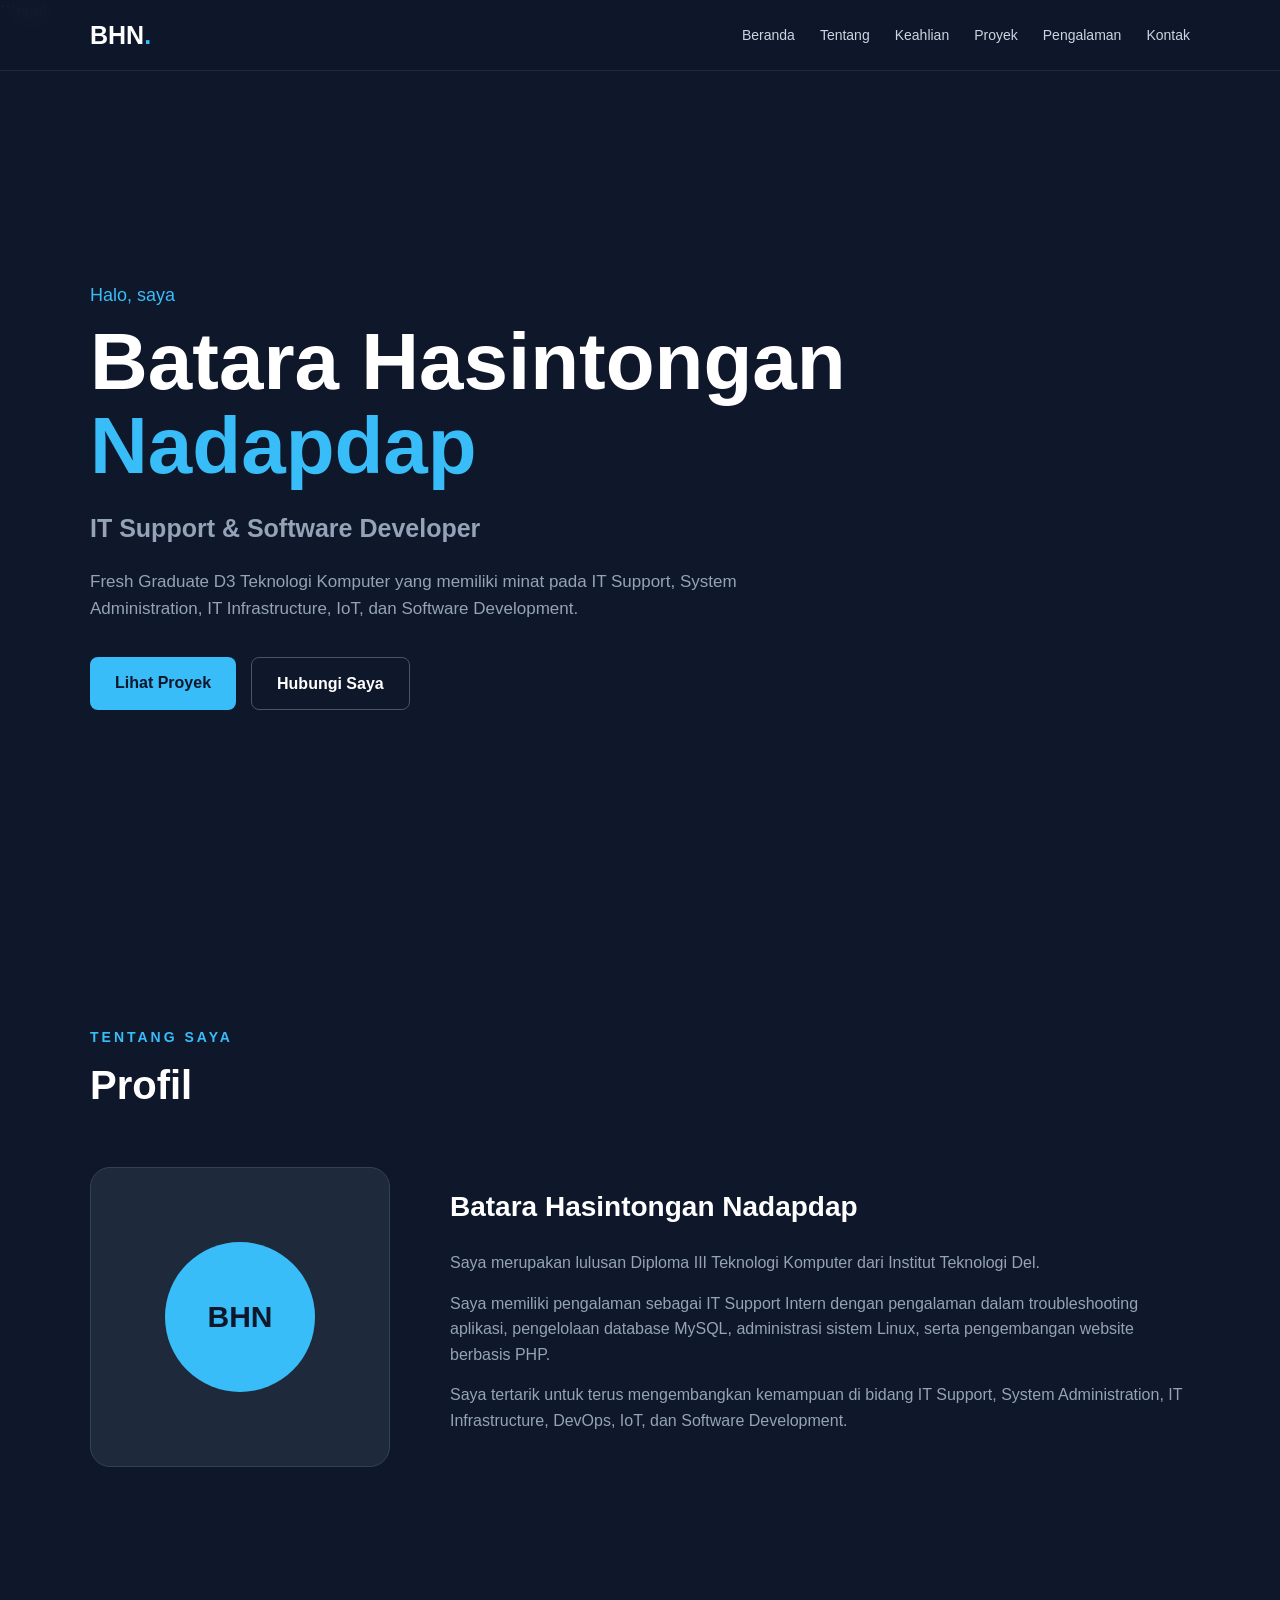
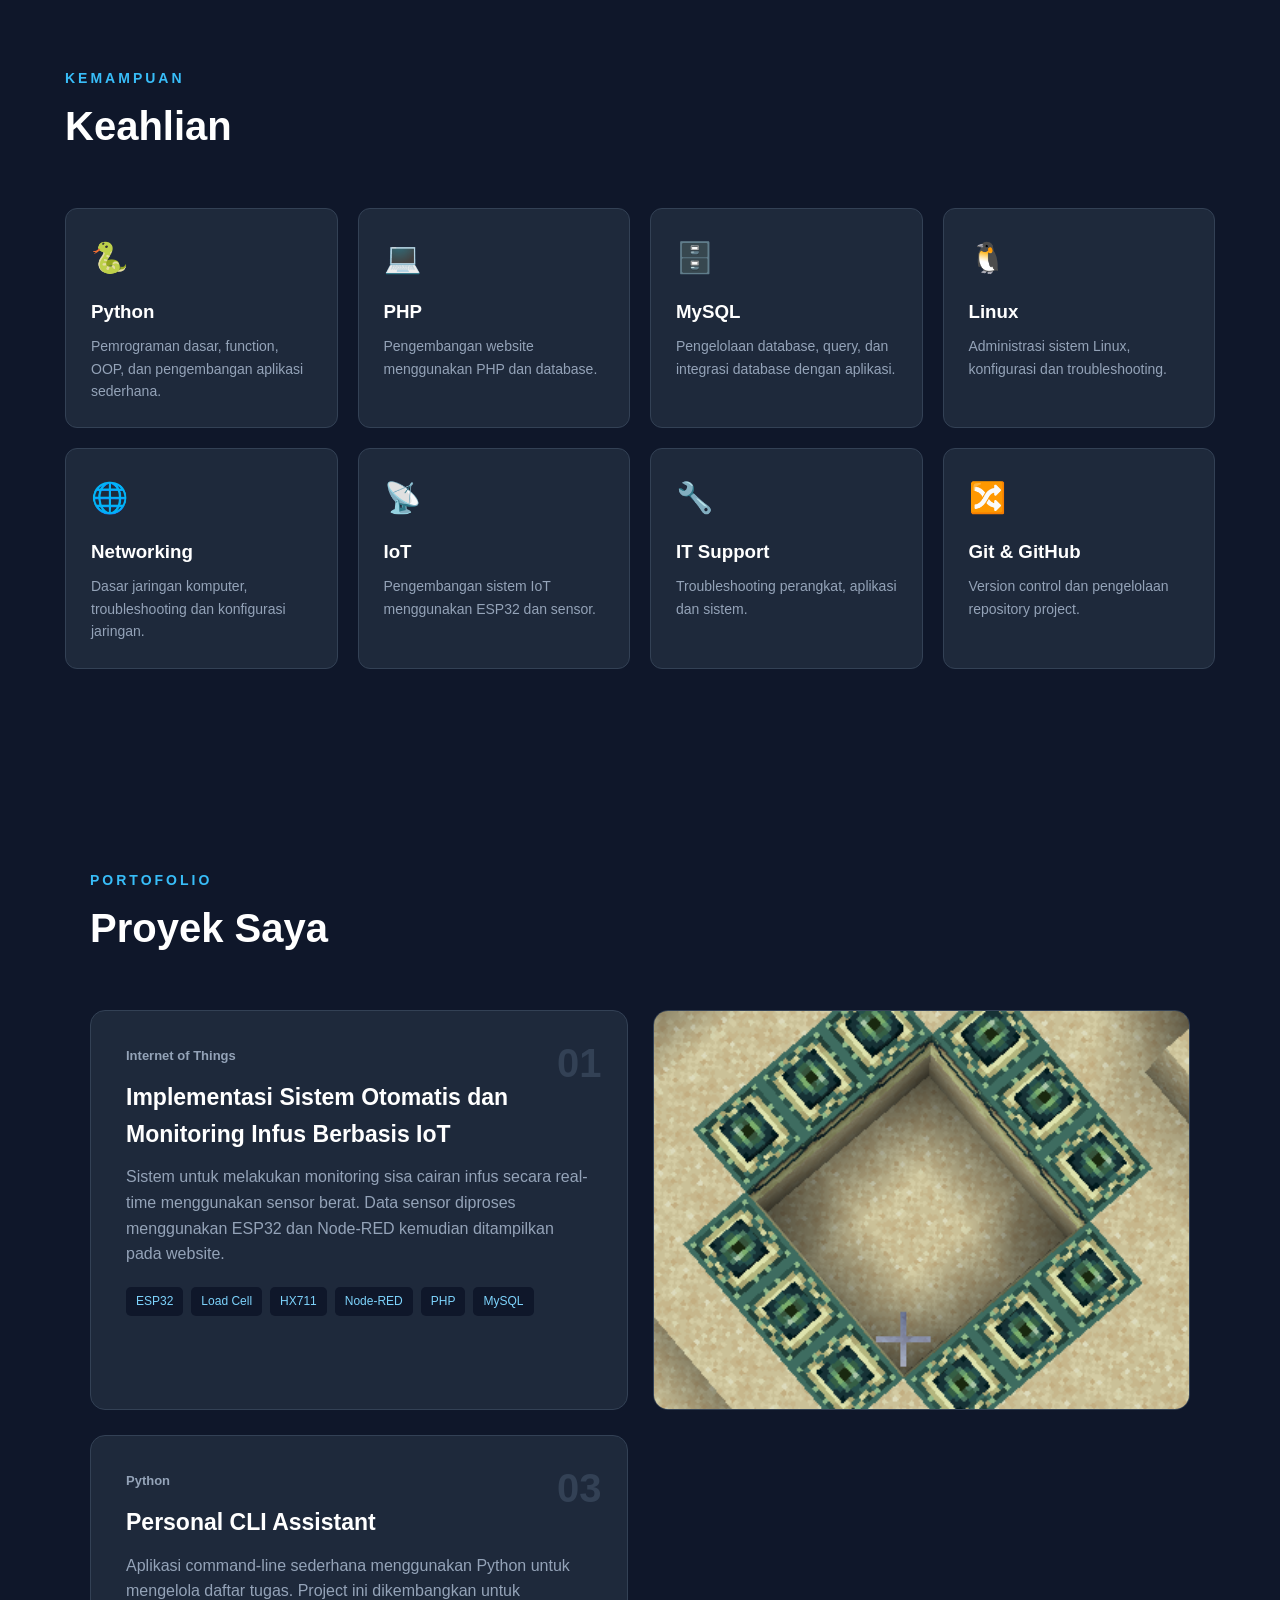
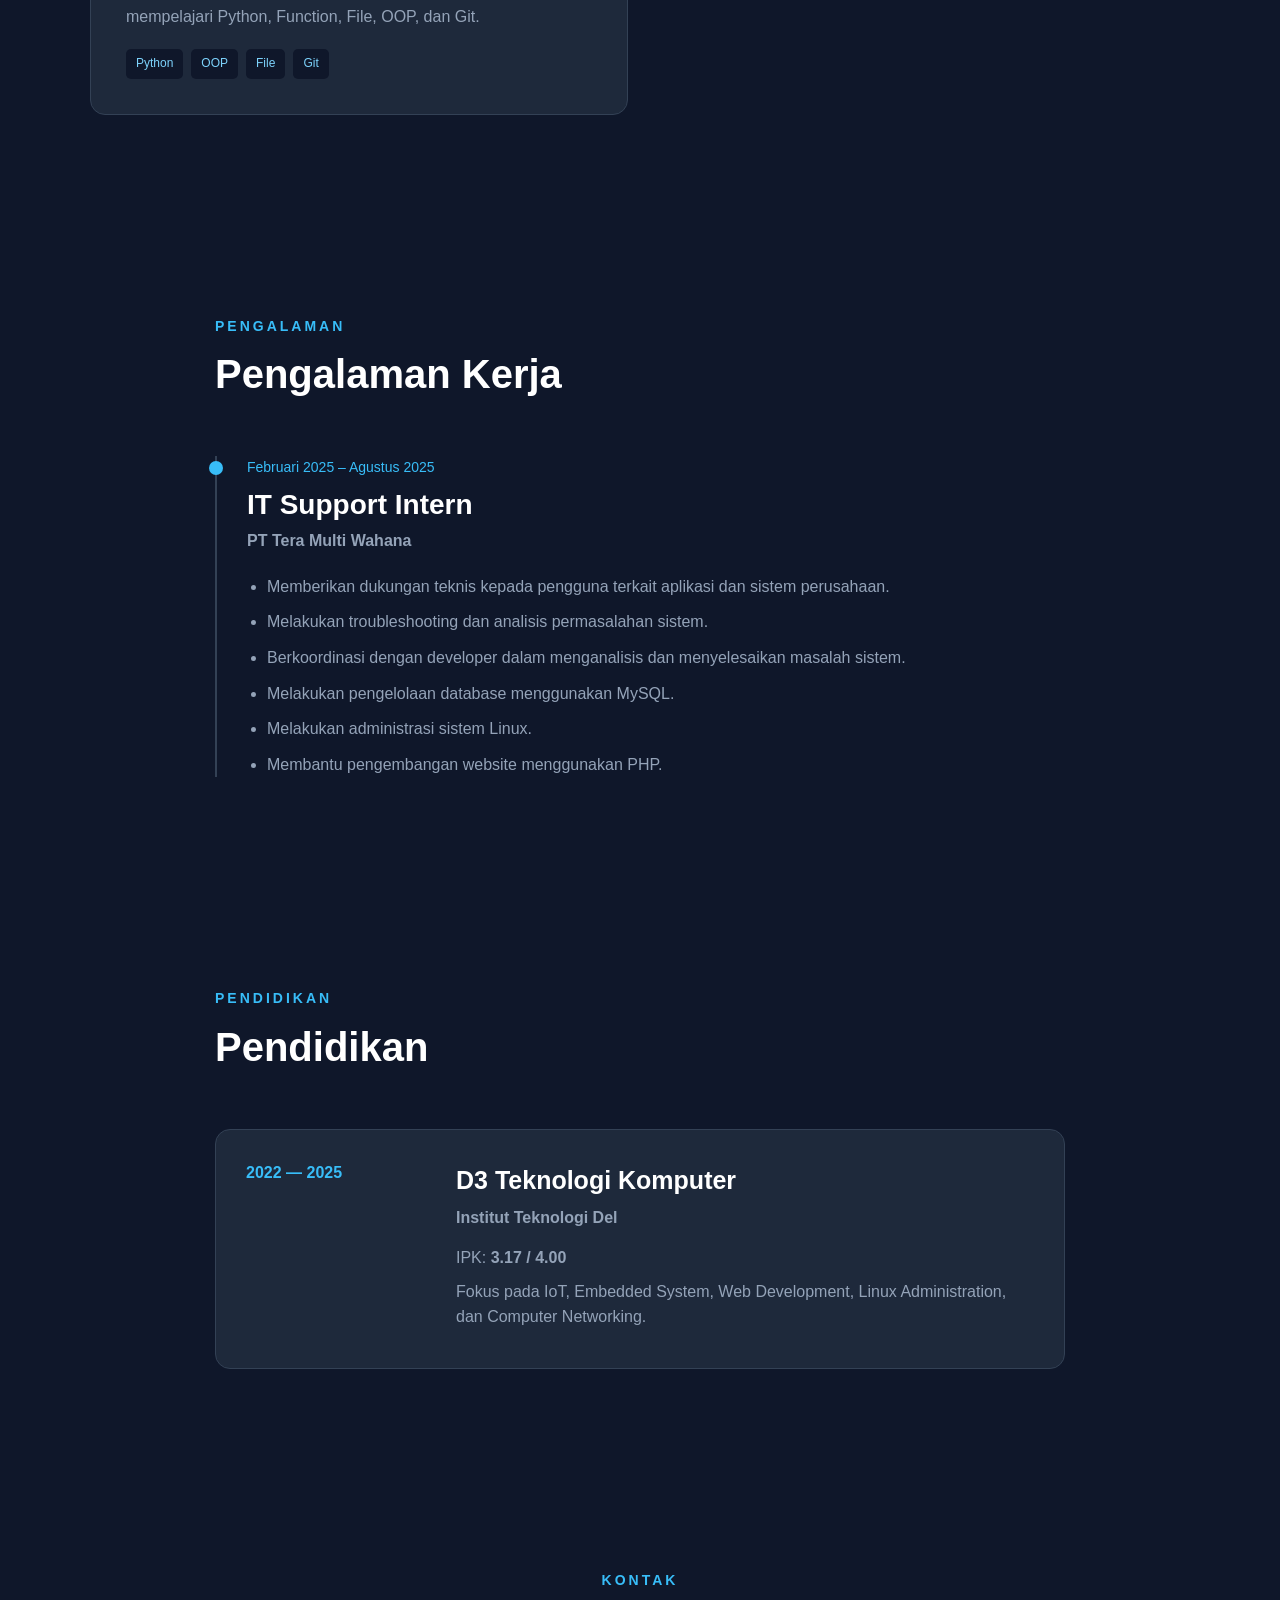
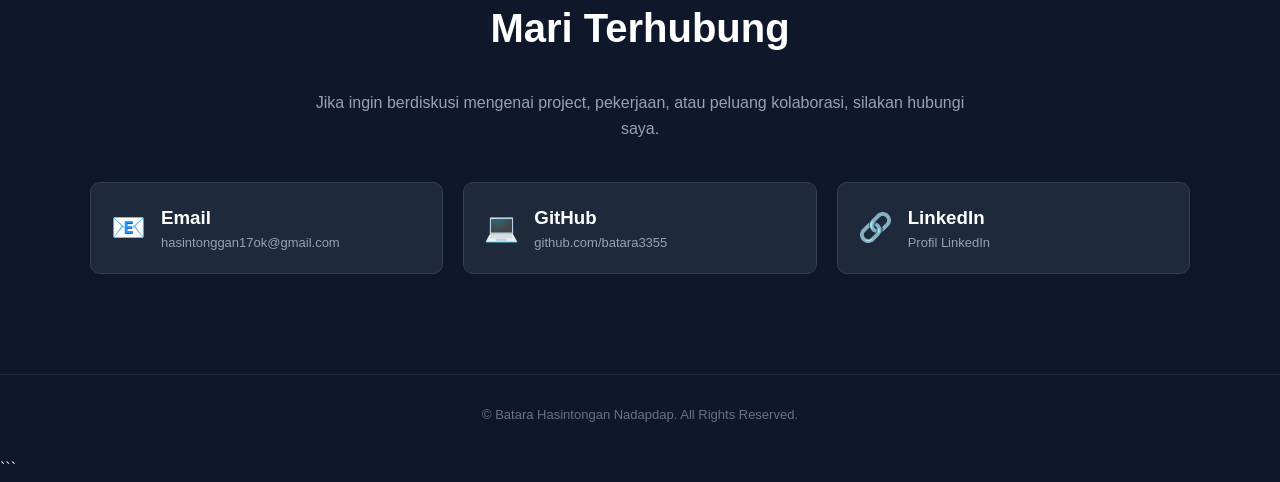
==== index.html @ af4d3a40 "rename Index.html ke index.html" ====
```html
<!DOCTYPE html>
<html lang="id">

<head>
    <meta charset="UTF-8">
    <meta name="viewport" content="width=device-width, initial-scale=1.0">

    <title>Batara Hasintongan Nadapdap | Portfolio</title>

    <link rel="stylesheet" href="style.css">
</head>

<body>

    <!-- NAVBAR -->
    <header>
        <nav class="navbar">
            <div class="logo">BHN<span>.</span></div>

            <ul class="nav-menu">
                <li><a href="#home">Beranda</a></li>
                <li><a href="#about">Tentang</a></li>
                <li><a href="#skills">Keahlian</a></li>
                <li><a href="#projects">Proyek</a></li>
                <li><a href="#experience">Pengalaman</a></li>
                <li><a href="#contact">Kontak</a></li>
            </ul>

            <button class="menu-button" onclick="toggleMenu()">☰</button>
        </nav>
    </header>


    <!-- HERO -->
    <section id="home" class="hero">

        <div class="hero-content">

            <p class="greeting">Halo, saya</p>

            <h1>
                Batara Hasintongan
                <span>Nadapdap</span>
            </h1>

            <h2>IT Support & Software Developer</h2>

            <p class="hero-description">
                Fresh Graduate D3 Teknologi Komputer yang memiliki
                minat pada IT Support, System Administration,
                IT Infrastructure, IoT, dan Software Development.
            </p>

            <div class="hero-buttons">
                <a href="#projects" class="btn primary">
                    Lihat Proyek
                </a>

                <a href="#contact" class="btn secondary">
                    Hubungi Saya
                </a>
            </div>

        </div>

    </section>


    <!-- ABOUT -->
    <section id="about" class="section">

        <div class="section-title">
            <p>TENTANG SAYA</p>
            <h2>Profil</h2>
        </div>

        <div class="about-content">

            <div class="about-card">
                <div class="profile-icon">BHN</div>
            </div>

            <div class="about-text">

                <h3>Batara Hasintongan Nadapdap</h3>

                <p>
                    Saya merupakan lulusan Diploma III Teknologi Komputer
                    dari Institut Teknologi Del.
                </p>

                <p>
                    Saya memiliki pengalaman sebagai IT Support Intern
                    dengan pengalaman dalam troubleshooting aplikasi,
                    pengelolaan database MySQL, administrasi sistem Linux,
                    serta pengembangan website berbasis PHP.
                </p>

                <p>
                    Saya tertarik untuk terus mengembangkan kemampuan
                    di bidang IT Support, System Administration,
                    IT Infrastructure, DevOps, IoT, dan Software Development.
                </p>

            </div>

        </div>

    </section>


    <!-- SKILLS -->
    <section id="skills" class="section skills-section">

        <div class="section-title">
            <p>KEMAMPUAN</p>
            <h2>Keahlian</h2>
        </div>

        <div class="skills-grid">

            <div class="skill-card">
                <div class="skill-icon">🐍</div>
                <h3>Python</h3>
                <p>
                    Pemrograman dasar, function, OOP,
                    dan pengembangan aplikasi sederhana.
                </p>
            </div>

            <div class="skill-card">
                <div class="skill-icon">💻</div>
                <h3>PHP</h3>
                <p>
                    Pengembangan website menggunakan
                    PHP dan database.
                </p>
            </div>

            <div class="skill-card">
                <div class="skill-icon">🗄️</div>
                <h3>MySQL</h3>
                <p>
                    Pengelolaan database, query,
                    dan integrasi database dengan aplikasi.
                </p>
            </div>

            <div class="skill-card">
                <div class="skill-icon">🐧</div>
                <h3>Linux</h3>
                <p>
                    Administrasi sistem Linux,
                    konfigurasi dan troubleshooting.
                </p>
            </div>

            <div class="skill-card">
                <div class="skill-icon">🌐</div>
                <h3>Networking</h3>
                <p>
                    Dasar jaringan komputer,
                    troubleshooting dan konfigurasi jaringan.
                </p>
            </div>

            <div class="skill-card">
                <div class="skill-icon">📡</div>
                <h3>IoT</h3>
                <p>
                    Pengembangan sistem IoT menggunakan
                    ESP32 dan sensor.
                </p>
            </div>

            <div class="skill-card">
                <div class="skill-icon">🔧</div>
                <h3>IT Support</h3>
                <p>
                    Troubleshooting perangkat,
                    aplikasi dan sistem.
                </p>
            </div>

            <div class="skill-card">
                <div class="skill-icon">🔀</div>
                <h3>Git & GitHub</h3>
                <p>
                    Version control dan pengelolaan
                    repository project.
                </p>
            </div>

        </div>

    </section>


    <!-- PROJECTS -->
    <section id="projects" class="section">

        <div class="section-title">
            <p>PORTOFOLIO</p>
            <h2>Proyek Saya</h2>
        </div>

        <div class="projects-grid">

            <!-- PROJECT 1 -->
            <article class="project-card">

                <div class="project-number">
                    01
                </div>

                <div class="project-content">

                    <p class="project-category">
                        Internet of Things
                    </p>

                    <h3>
                        Implementasi Sistem Otomatis
                        dan Monitoring Infus Berbasis IoT
                    </h3>

                    <p>
                        Sistem untuk melakukan monitoring sisa cairan
                        infus secara real-time menggunakan sensor berat.
                        Data sensor diproses menggunakan ESP32 dan
                        Node-RED kemudian ditampilkan pada website.
                    </p>

                    <div class="tags">
                        <span>ESP32</span>
                        <span>Load Cell</span>
                        <span>HX711</span>
                        <span>Node-RED</span>
                        <span>PHP</span>
                        <span>MySQL</span>
                    </div>

                </div>
                <!-- contoh -->
            </article>

            <!-- <a href="#" target="_blank" class="project-link"> -->
            <a href="#" class="project-link">
                <article class="project-card project-image-card">

                    <!-- GAMBAR PROJECT -->
                    <img src="images/people.png" alt="Danau Toba Tourism Website" class="project-image">

                    <!-- OVERLAY -->
                    <div class="project-overlay">

                        <div class="project-number">
                            02
                        </div>

                        <div class="project-content">

                            <p class="project-category">
                                Web Development
                            </p>

                            <h3>
                                Danau Toba Tourism Website
                            </h3>

                            <p>
                                Website informasi pariwisata Danau Toba
                                yang menyediakan informasi mengenai berbagai
                                destinasi wisata. Data destinasi disimpan
                                menggunakan database MySQL.
                            </p>

                            <div class="tags">
                                <span>PHP</span>
                                <span>MySQL</span>
                                <span>HTML</span>
                                <span>CSS</span>
                            </div>

                            <div class="project-button">
                                Lihat Project →
                            </div>

                        </div>

                    </div>

                </article>

            </a>
            <!-- PROJECT 2 -->
            <!-- <article class="project-card">

                <div class="project-number">
                    02
                </div>

                <div class="project-content">

                    <p class="project-category">
                        Web Development
                    </p>

                    <h3>
                        Danau Toba Tourism Website
                    </h3>

                    <p>
                        Website informasi pariwisata Danau Toba
                        yang menyediakan informasi mengenai berbagai
                        destinasi wisata. Data destinasi disimpan
                        menggunakan database MySQL.
                    </p>

                    <div class="tags">
                        <span>PHP</span>
                        <span>MySQL</span>
                        <span>HTML</span>
                        <span>CSS</span>
                    </div>

                </div>

            </article> -->


            <!-- PROJECT 3 -->
            <article class="project-card">

                <div class="project-number">
                    03
                </div>

                <div class="project-content">

                    <p class="project-category">
                        Python
                    </p>

                    <h3>
                        Personal CLI Assistant
                    </h3>

                    <p>
                        Aplikasi command-line sederhana menggunakan
                        Python untuk mengelola daftar tugas.
                        Project ini dikembangkan untuk mempelajari
                        Python, Function, File, OOP, dan Git.
                    </p>

                    <div class="tags">
                        <span>Python</span>
                        <span>OOP</span>
                        <span>File</span>
                        <span>Git</span>
                    </div>

                </div>

            </article>

        </div>

    </section>


    <!-- EXPERIENCE -->
    <section id="experience" class="section experience-section">

        <div class="section-title">
            <p>PENGALAMAN</p>
            <h2>Pengalaman Kerja</h2>
        </div>

        <div class="timeline">

            <div class="timeline-item">

                <div class="timeline-dot"></div>

                <div class="timeline-content">

                    <span class="timeline-date">
                        Februari 2025 – Agustus 2025
                    </span>

                    <h3>IT Support Intern</h3>

                    <h4>PT Tera Multi Wahana</h4>

                    <ul>
                        <li>
                            Memberikan dukungan teknis kepada pengguna
                            terkait aplikasi dan sistem perusahaan.
                        </li>

                        <li>
                            Melakukan troubleshooting dan analisis
                            permasalahan sistem.
                        </li>

                        <li>
                            Berkoordinasi dengan developer dalam
                            menganalisis dan menyelesaikan masalah sistem.
                        </li>

                        <li>
                            Melakukan pengelolaan database menggunakan MySQL.
                        </li>

                        <li>
                            Melakukan administrasi sistem Linux.
                        </li>

                        <li>
                            Membantu pengembangan website menggunakan PHP.
                        </li>
                    </ul>

                </div>

            </div>

        </div>

    </section>


    <!-- EDUCATION -->
    <section class="section education-section">

        <div class="section-title">
            <p>PENDIDIKAN</p>
            <h2>Pendidikan</h2>
        </div>

        <div class="education-card">

            <div class="education-year">
                2022 — 2025
            </div>

            <div>
                <h3>D3 Teknologi Komputer</h3>

                <h4>Institut Teknologi Del</h4>

                <p>
                    IPK: <strong>3.17 / 4.00</strong>
                </p>

                <p>
                    Fokus pada IoT, Embedded System,
                    Web Development, Linux Administration,
                    dan Computer Networking.
                </p>
            </div>

        </div>

    </section>


    <!-- CONTACT -->
    <section id="contact" class="section contact-section">

        <div class="section-title">
            <p>KONTAK</p>
            <h2>Mari Terhubung</h2>
        </div>

        <p class="contact-description">
            Jika ingin berdiskusi mengenai project, pekerjaan,
            atau peluang kolaborasi, silakan hubungi saya.
        </p>

        <div class="contact-grid">

            <a href="mailto:hasintonggan17ok@gmail.com" class="contact-card">
                <span>📧</span>
                <div>
                    <h3>Email</h3>
                    <p>hasintonggan17ok@gmail.com</p>
                </div>
            </a>


            <a href="https://github.com/batara3355" target="_blank" class="contact-card">
                <span>💻</span>
                <div>
                    <h3>GitHub</h3>
                    <p>github.com/batara3355</p>
                </div>
            </a>


            <a href="https://www.linkedin.com/in/batara-hasintongan-nadapdap-b994792b0/" target="_blank"
                class="contact-card">
                <span>🔗</span>
                <div>
                    <h3>LinkedIn</h3>
                    <p>Profil LinkedIn</p>
                </div>
            </a>

        </div>

    </section>


    <!-- FOOTER -->
    <footer>

        <p>
            © <span id="year"></span>
            Batara Hasintongan Nadapdap.
            All Rights Reserved.
        </p>

    </footer>


    <script src="script.js"></script>

</body>

</html>
```
---- style.css ----
/* ==============================
   RESET
============================== */

* {
    margin: 0;
    padding: 0;
    box-sizing: border-box;
}

html {
    scroll-behavior: smooth;
}

body {
    font-family: Arial, Helvetica, sans-serif;
    background: #0f172a;
    color: #e2e8f0;
    line-height: 1.6;
}


/* ==============================
   NAVBAR
============================== */

header {
    position: fixed;
    top: 0;
    width: 100%;
    z-index: 1000;
    background: rgba(15, 23, 42, 0.92);
    backdrop-filter: blur(10px);
    border-bottom: 1px solid #1e293b;
}

.navbar {
    max-width: 1150px;
    margin: auto;
    height: 70px;

    display: flex;
    align-items: center;
    justify-content: space-between;

    padding: 0 25px;
}

.logo {
    font-size: 25px;
    font-weight: bold;
    color: white;
}

.logo span {
    color: #38bdf8;
}

.nav-menu {
    display: flex;
    list-style: none;
    gap: 25px;
}

.nav-menu a {
    color: #cbd5e1;
    text-decoration: none;
    font-size: 14px;
    transition: 0.3s;
}

.nav-menu a:hover {
    color: #38bdf8;
}

.menu-button {
    display: none;
    border: none;
    background: transparent;
    color: white;
    font-size: 25px;
    cursor: pointer;
}


/* ==============================
   HERO
============================== */

.hero {
    min-height: 100vh;

    display: flex;
    align-items: center;

    max-width: 1150px;
    margin: auto;
    padding: 100px 25px 60px;
}

.hero-content {
    max-width: 800px;
}

.greeting {
    color: #38bdf8;
    font-size: 18px;
    margin-bottom: 10px;
}

.hero h1 {
    font-size: clamp(45px, 8vw, 80px);
    line-height: 1.05;
    color: white;
}

.hero h1 span {
    display: block;
    color: #38bdf8;
}

.hero h2 {
    margin-top: 20px;
    font-size: 25px;
    color: #94a3b8;
}

.hero-description {
    margin-top: 20px;
    max-width: 700px;
    color: #94a3b8;
    font-size: 17px;
}

.hero-buttons {
    display: flex;
    gap: 15px;
    margin-top: 35px;
}

.btn {
    padding: 13px 25px;
    border-radius: 8px;
    text-decoration: none;
    font-weight: bold;
    transition: 0.3s;
}

.btn.primary {
    background: #38bdf8;
    color: #0f172a;
}

.btn.primary:hover {
    transform: translateY(-3px);
}

.btn.secondary {
    border: 1px solid #475569;
    color: white;
}

.btn.secondary:hover {
    border-color: #38bdf8;
    color: #38bdf8;
}


/* ==============================
   SECTION
============================== */

.section {
    max-width: 1150px;
    margin: auto;
    padding: 100px 25px;
}

.section-title {
    margin-bottom: 50px;
}

.section-title p {
    color: #38bdf8;
    font-size: 14px;
    font-weight: bold;
    letter-spacing: 3px;
}

.section-title h2 {
    margin-top: 5px;
    font-size: 40px;
    color: white;
}


/* ==============================
   ABOUT
============================== */

.about-content {
    display: grid;
    grid-template-columns: 300px 1fr;
    gap: 60px;
    align-items: center;
}

.about-card {
    height: 300px;

    display: flex;
    align-items: center;
    justify-content: center;

    background: #1e293b;
    border: 1px solid #334155;
    border-radius: 20px;
}

.profile-icon {
    width: 150px;
    height: 150px;

    display: flex;
    align-items: center;
    justify-content: center;

    border-radius: 50%;

    background: #38bdf8;
    color: #0f172a;

    font-size: 30px;
    font-weight: bold;
}

.about-text h3 {
    font-size: 28px;
    color: white;
    margin-bottom: 20px;
}

.about-text p {
    margin-bottom: 15px;
    color: #94a3b8;
}


/* ==============================
   SKILLS
============================== */

.skills-section {
    max-width: 1200px;
}

.skills-grid {
    display: grid;
    grid-template-columns: repeat(4, 1fr);
    gap: 20px;
}

.skill-card {
    background: #1e293b;
    border: 1px solid #334155;
    border-radius: 12px;
    padding: 25px;
    transition: 0.3s;
}

.skill-card:hover {
    transform: translateY(-7px);
    border-color: #38bdf8;
}

.skill-icon {
    font-size: 30px;
    margin-bottom: 15px;
}

.skill-card h3 {
    color: white;
    margin-bottom: 8px;
}

.skill-card p {
    color: #94a3b8;
    font-size: 14px;
}


/* ==============================
   PROJECTS
============================== */

.projects-grid {
    display: grid;
    grid-template-columns: repeat(2, 1fr);
    gap: 25px;
}

.project-card {
    position: relative;

    background: #1e293b;
    border: 1px solid #334155;

    border-radius: 15px;
    padding: 35px;

    overflow: hidden;

    transition: 0.3s;
}

.project-card:hover {
    transform: translateY(-7px);
    border-color: #38bdf8;
}

.project-number {
    position: absolute;
    top: 20px;
    right: 25px;

    font-size: 40px;
    font-weight: bold;

    color: #334155;
}

.project-category {
    color: #38bdf8;
    font-size: 13px;
    font-weight: bold;
}

.project-content h3 {
    margin: 12px 0;
    color: white;
    font-size: 23px;
}

.project-content p {
    color: #94a3b8;
}

.tags {
    display: flex;
    flex-wrap: wrap;
    gap: 8px;

    margin-top: 20px;
}

.tags span {
    padding: 5px 10px;

    border-radius: 5px;

    background: #0f172a;
    color: #7dd3fc;

    font-size: 12px;
}


/* ==============================
   EXPERIENCE
============================== */

.experience-section {
    max-width: 900px;
}

.timeline {
    border-left: 2px solid #334155;
    padding-left: 30px;
}

.timeline-item {
    position: relative;
}

.timeline-dot {
    position: absolute;

    width: 14px;
    height: 14px;

    border-radius: 50%;

    background: #38bdf8;

    left: -38px;
    top: 5px;
}

.timeline-date {
    color: #38bdf8;
    font-size: 14px;
}

.timeline-content h3 {
    color: white;
    font-size: 28px;
    margin-top: 5px;
}

.timeline-content h4 {
    color: #94a3b8;
    margin-bottom: 20px;
}

.timeline-content ul {
    padding-left: 20px;
    color: #94a3b8;
}

.timeline-content li {
    margin-bottom: 10px;
}

/* ==============================
   PROJECT IMAGE HOVER
============================== */

.project-link {
    display: block;
    text-decoration: none;
    color: inherit;
}

.project-image-card {
    position: relative;
    height: 400px;
    padding: 0;
    overflow: hidden;
    cursor: pointer;
}

/* GAMBAR */

.project-image {
    width: 100%;
    height: 100%;
    object-fit: cover;
    display: block;

    transition: transform 0.5s ease;
}


/* OVERLAY */

.project-overlay {
    position: absolute;

    inset: 0;

    display: flex;
    align-items: flex-end;

    padding: 35px;

    background: linear-gradient(to top,
            rgba(15, 23, 42, 0.98),
            rgba(15, 23, 42, 0.7),
            rgba(15, 23, 42, 0.1));

    opacity: 0;

    transition: opacity 0.4s ease;
}


/* KONTEN */

.project-overlay .project-content {
    transform: translateY(30px);

    transition: transform 0.4s ease;
}


/* HOVER */

.project-image-card:hover .project-overlay {
    opacity: 1;
}

.project-image-card:hover .project-image {
    transform: scale(1.08);
}

.project-image-card:hover .project-content {
    transform: translateY(0);
}


/* NOMOR PROJECT */

.project-image-card .project-number {
    top: 20px;
    right: 25px;
}


/* BUTTON */

.project-button {
    display: inline-block;

    margin-top: 20px;

    padding: 9px 16px;

    border: 1px solid #38bdf8;
    border-radius: 6px;

    color: #38bdf8;

    font-size: 13px;
    font-weight: bold;

    transition: 0.3s;
}

.project-button:hover {
    background: #38bdf8;
    color: #0f172a;
}

/* ==============================
   EDUCATION
============================== */

.education-section {
    max-width: 900px;
}

.education-card {
    display: grid;
    grid-template-columns: 180px 1fr;
    gap: 30px;

    background: #1e293b;
    border: 1px solid #334155;

    border-radius: 15px;
    padding: 30px;
}

.education-year {
    color: #38bdf8;
    font-weight: bold;
}

.education-card h3 {
    color: white;
    font-size: 25px;
}

.education-card h4 {
    color: #94a3b8;
    margin: 5px 0 15px;
}

.education-card p {
    color: #94a3b8;
    margin-bottom: 8px;
}


/* ==============================
   CONTACT
============================== */

.contact-section {
    text-align: center;
}

.contact-description {
    max-width: 650px;
    margin: -20px auto 40px;
    color: #94a3b8;
}

.contact-grid {
    display: grid;
    grid-template-columns: repeat(3, 1fr);
    gap: 20px;
}

.contact-card {
    display: flex;
    align-items: center;
    gap: 15px;

    text-align: left;

    padding: 20px;

    background: #1e293b;
    border: 1px solid #334155;

    border-radius: 10px;

    text-decoration: none;

    transition: 0.3s;
}

.contact-card:hover {
    border-color: #38bdf8;
    transform: translateY(-5px);
}

.contact-card>span {
    font-size: 28px;
}

.contact-card h3 {
    color: white;
}

.contact-card p {
    color: #94a3b8;
    font-size: 13px;
}


/* ==============================
   FOOTER
============================== */

footer {
    border-top: 1px solid #1e293b;

    padding: 30px 20px;

    text-align: center;

    color: #64748b;

    font-size: 13px;
}


/* ==============================
   RESPONSIVE
============================== */

@media (max-width: 900px) {

    .nav-menu {
        position: absolute;

        top: 70px;
        left: 0;

        width: 100%;

        display: none;
        flex-direction: column;

        background: #0f172a;

        padding: 20px;

        border-bottom: 1px solid #1e293b;
    }

    .nav-menu.active {
        display: flex;
    }

    .menu-button {
        display: block;
    }

    .skills-grid {
        grid-template-columns: repeat(2, 1fr);
    }

    .contact-grid {
        grid-template-columns: 1fr;
    }
}


@media (max-width: 650px) {

    .hero h1 {
        font-size: 45px;
    }

    .hero h2 {
        font-size: 20px;
    }

    .hero-buttons {
        flex-direction: column;
    }

    .btn {
        text-align: center;
    }

    .about-content {
        grid-template-columns: 1fr;
    }

    .about-card {
        height: 220px;
    }

    .skills-grid {
        grid-template-columns: 1fr;
    }

    .projects-grid {
        grid-template-columns: 1fr;
    }

    .education-card {
        grid-template-columns: 1fr;
    }

    .section-title h2 {
        font-size: 32px;
    }
}
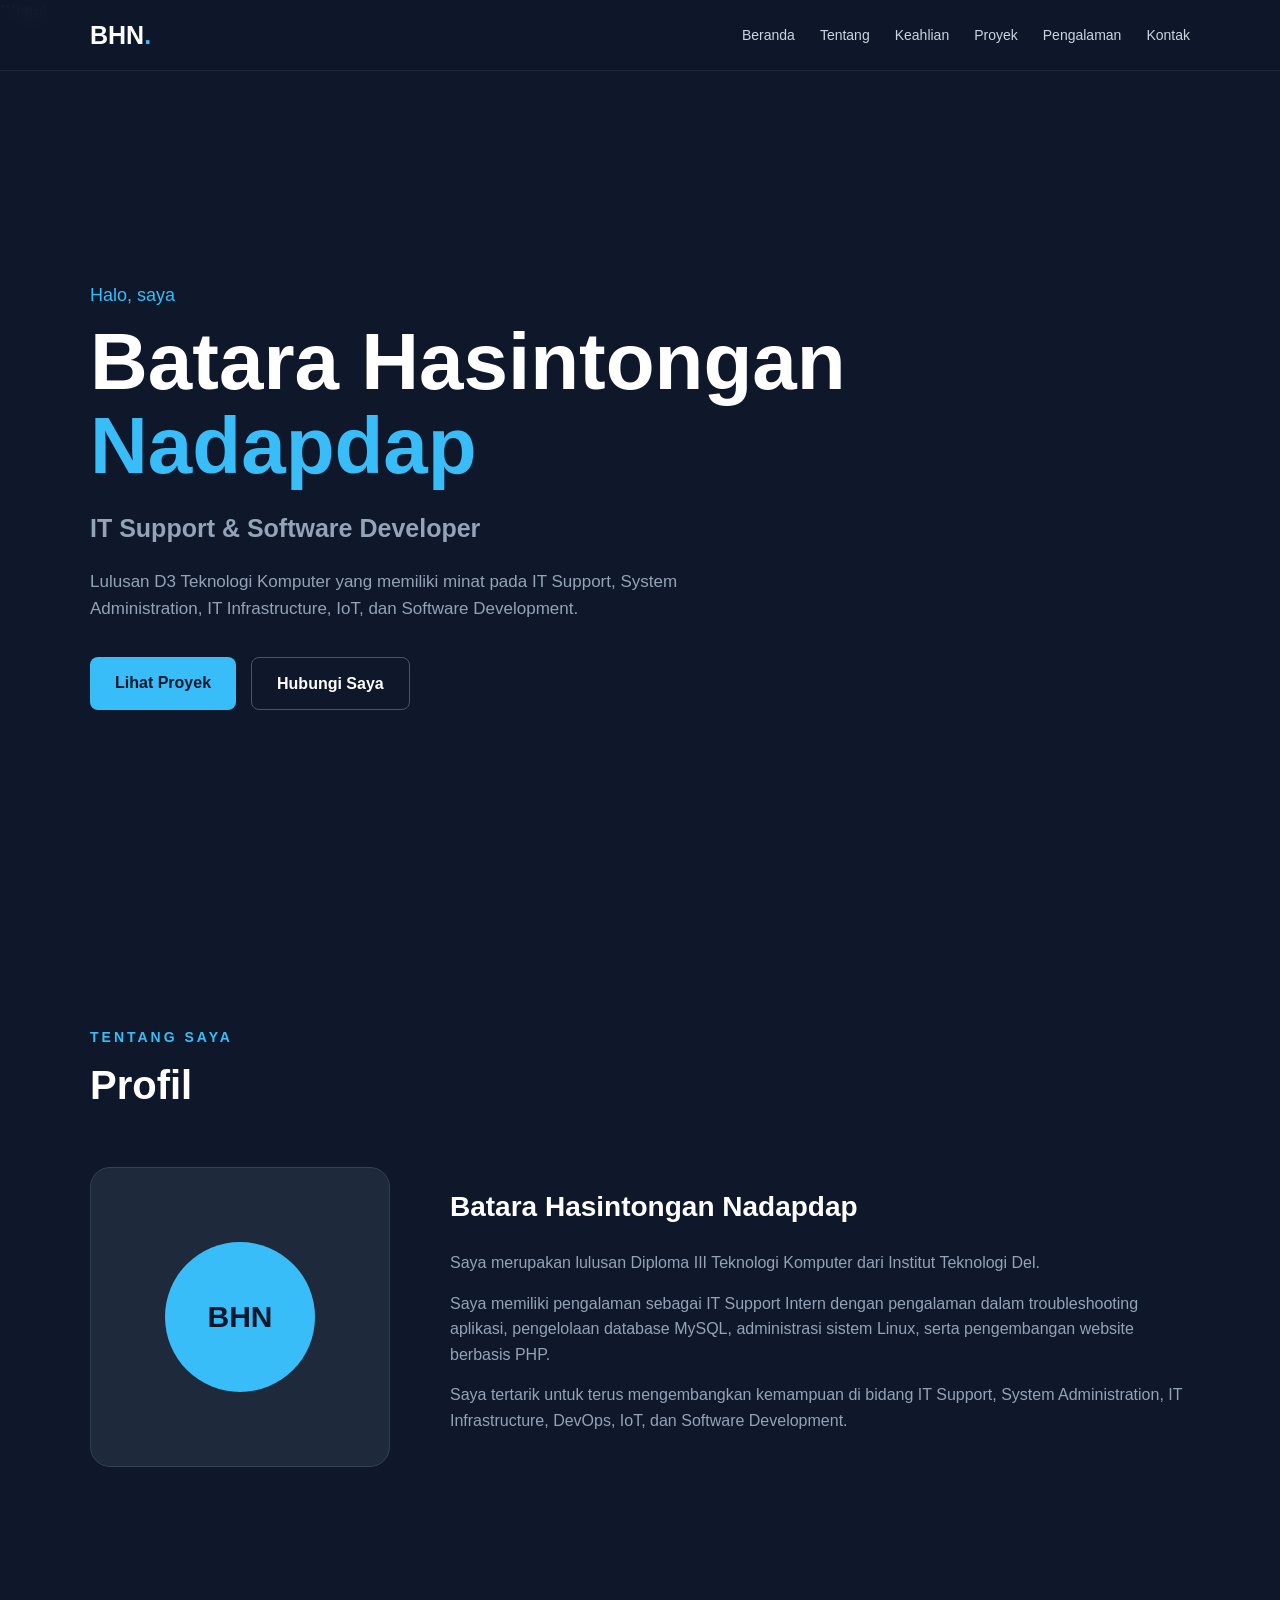
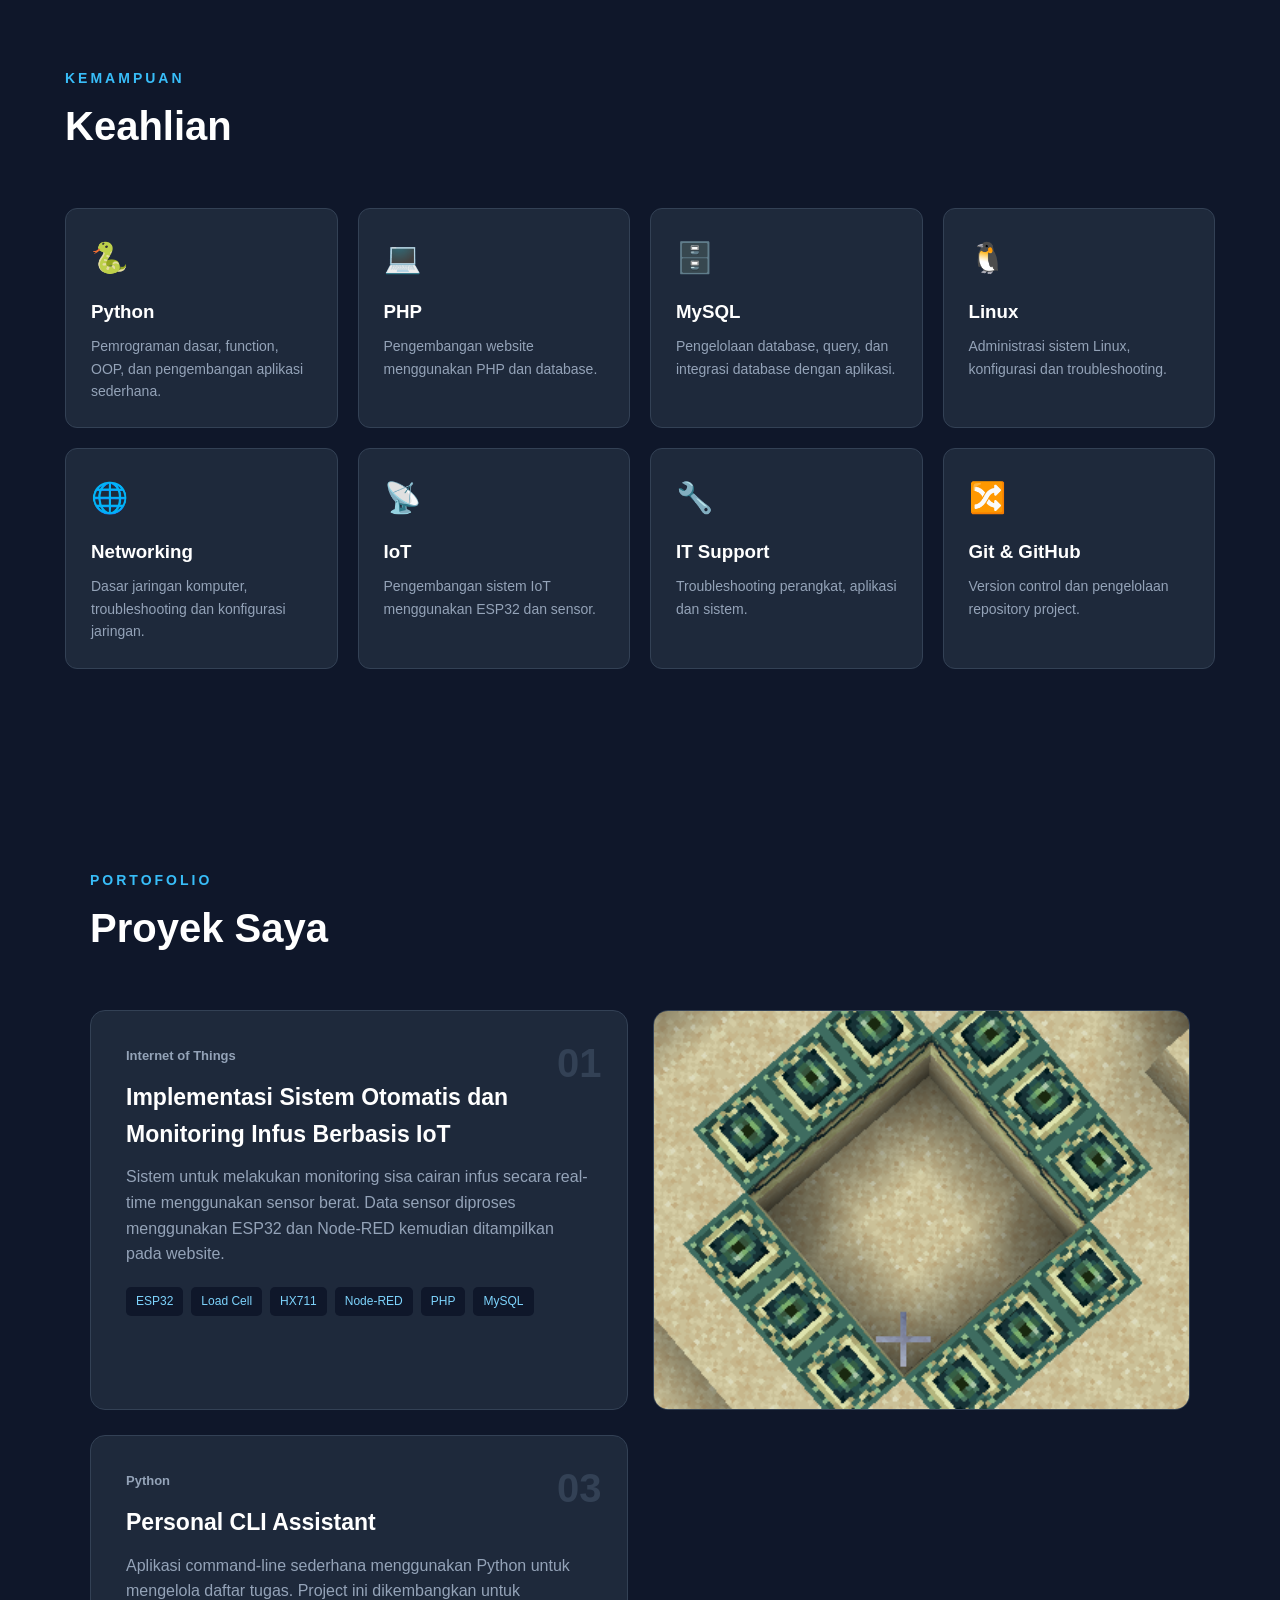
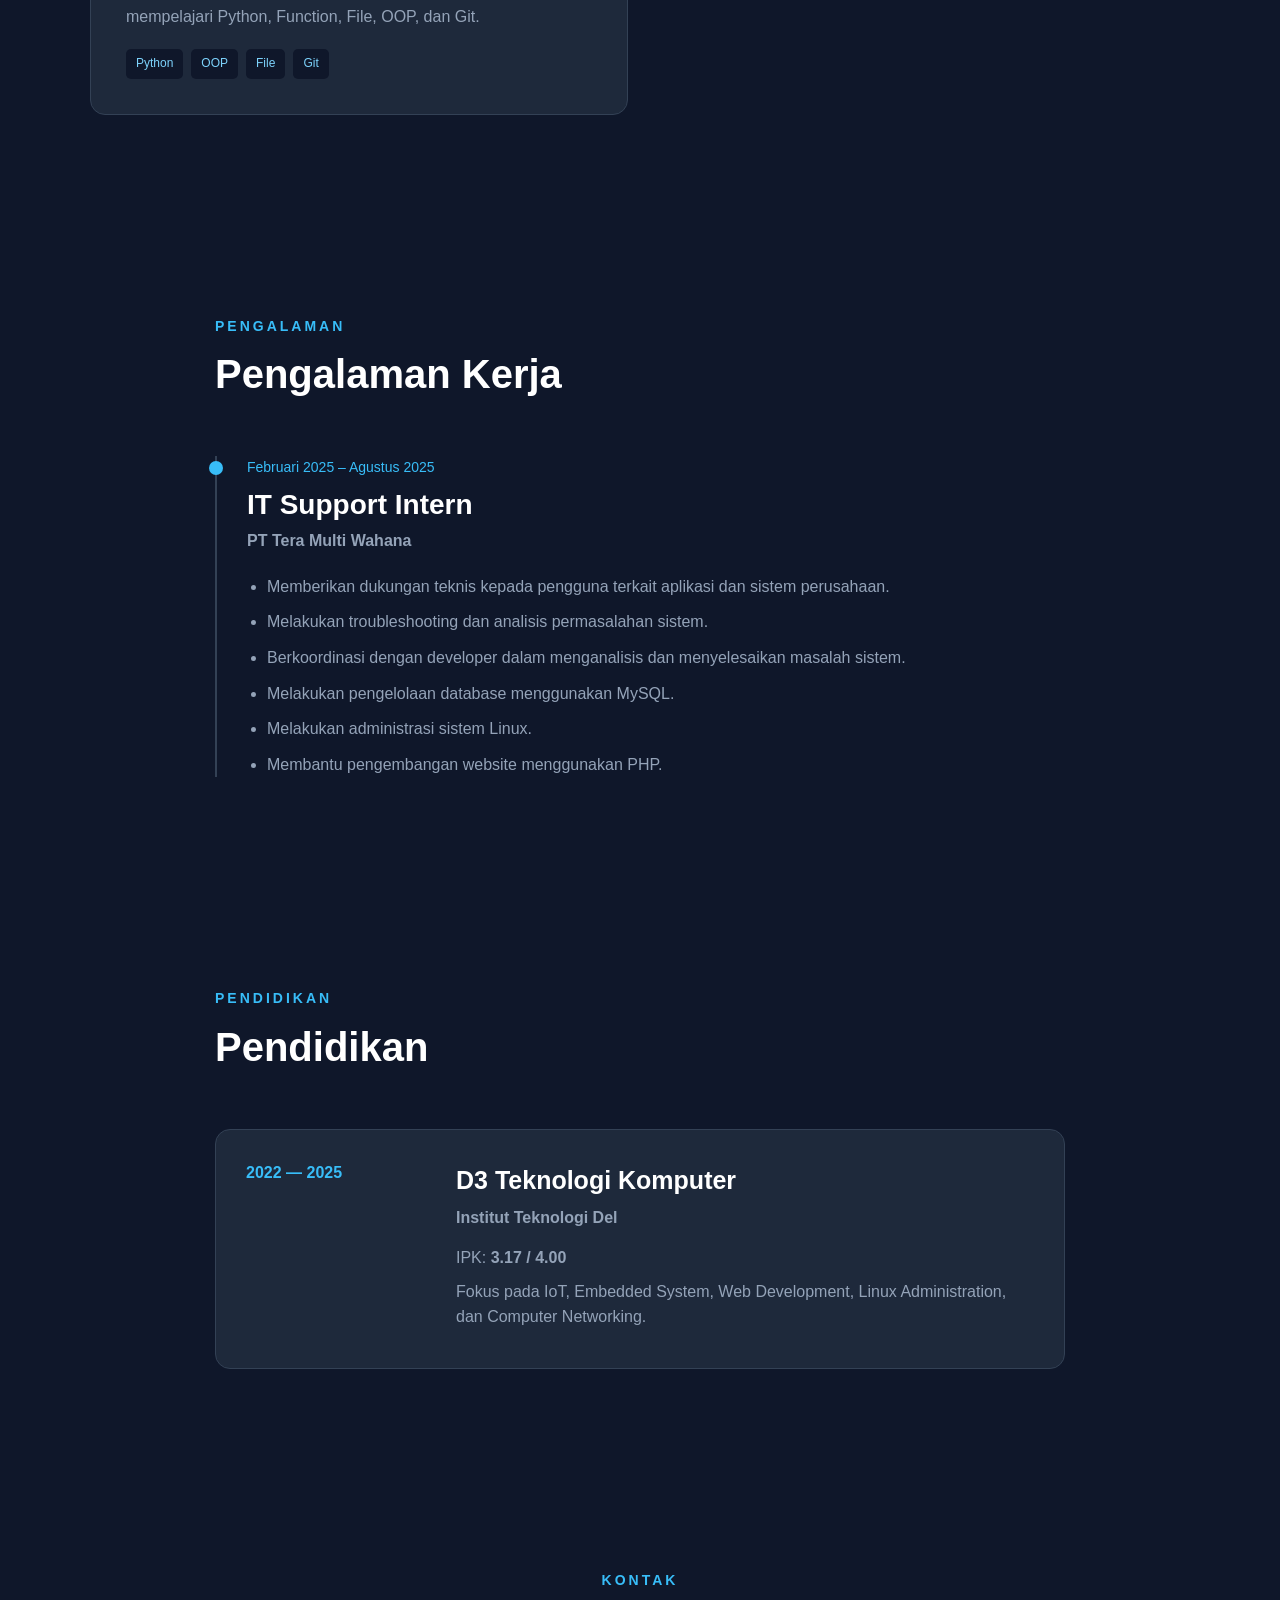
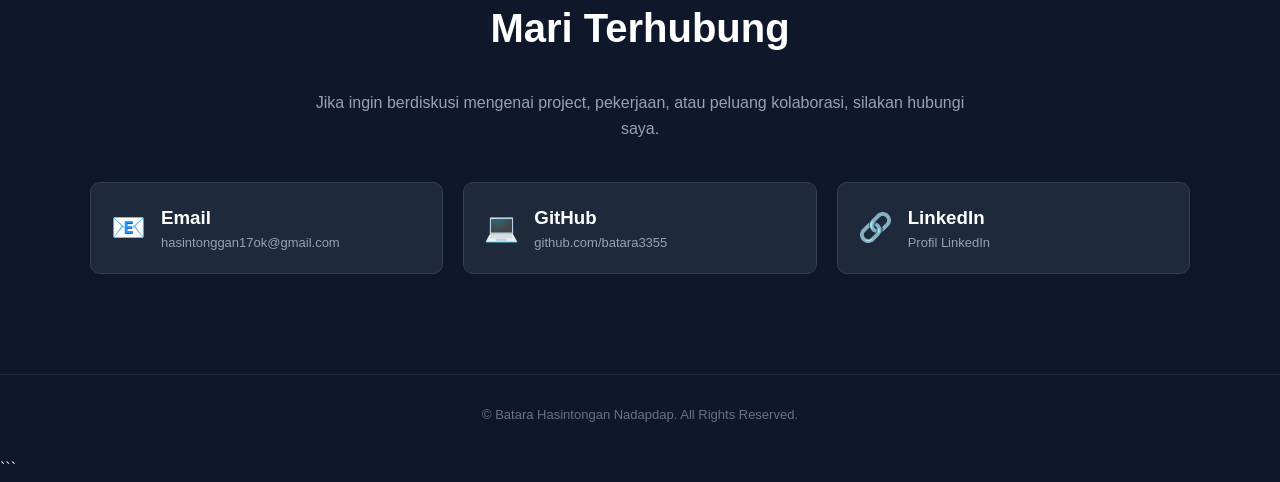
==== commit 8f41690b: "Ubah something" ====
--- a/index.html
+++ b/index.html
@@ -47,7 +47,7 @@
             <h2>IT Support & Software Developer</h2>
 
             <p class="hero-description">
-                Fresh Graduate D3 Teknologi Komputer yang memiliki
+                Lulusan D3 Teknologi Komputer yang memiliki
                 minat pada IT Support, System Administration,
                 IT Infrastructure, IoT, dan Software Development.
             </p>
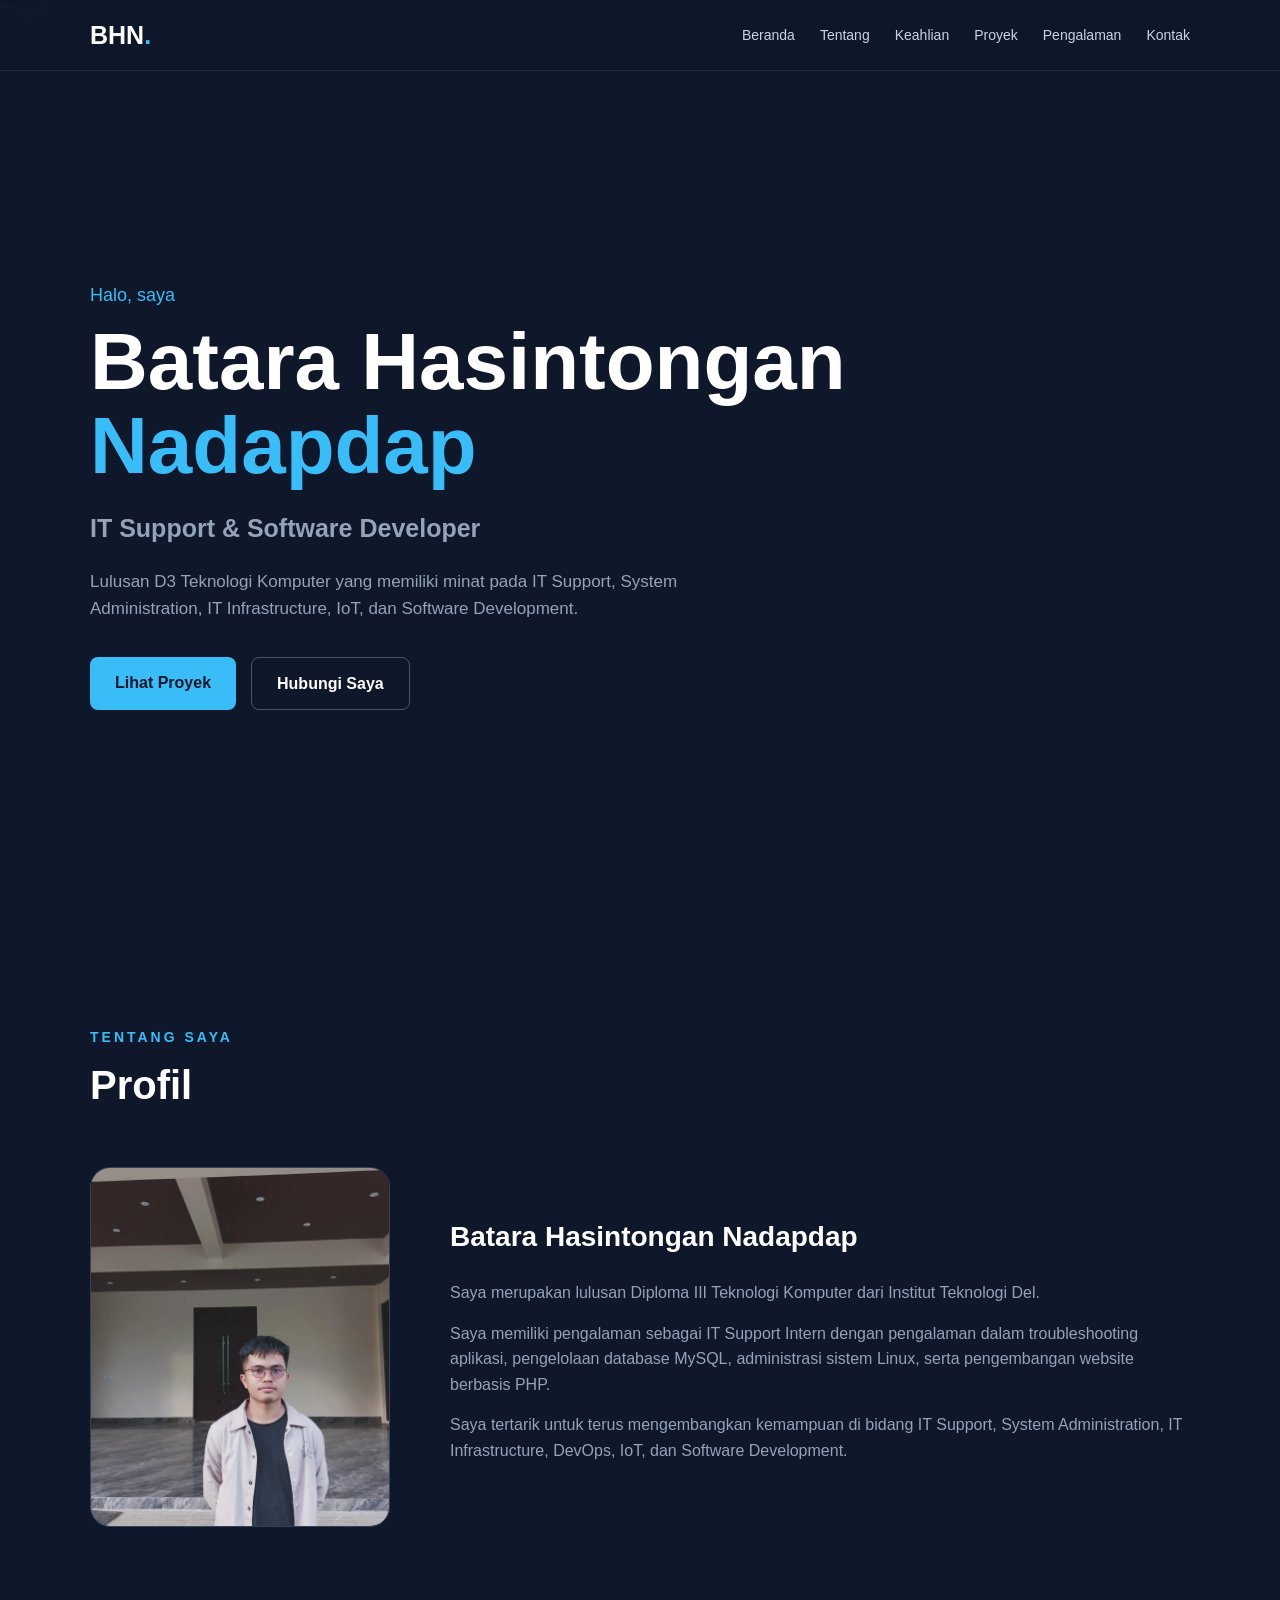
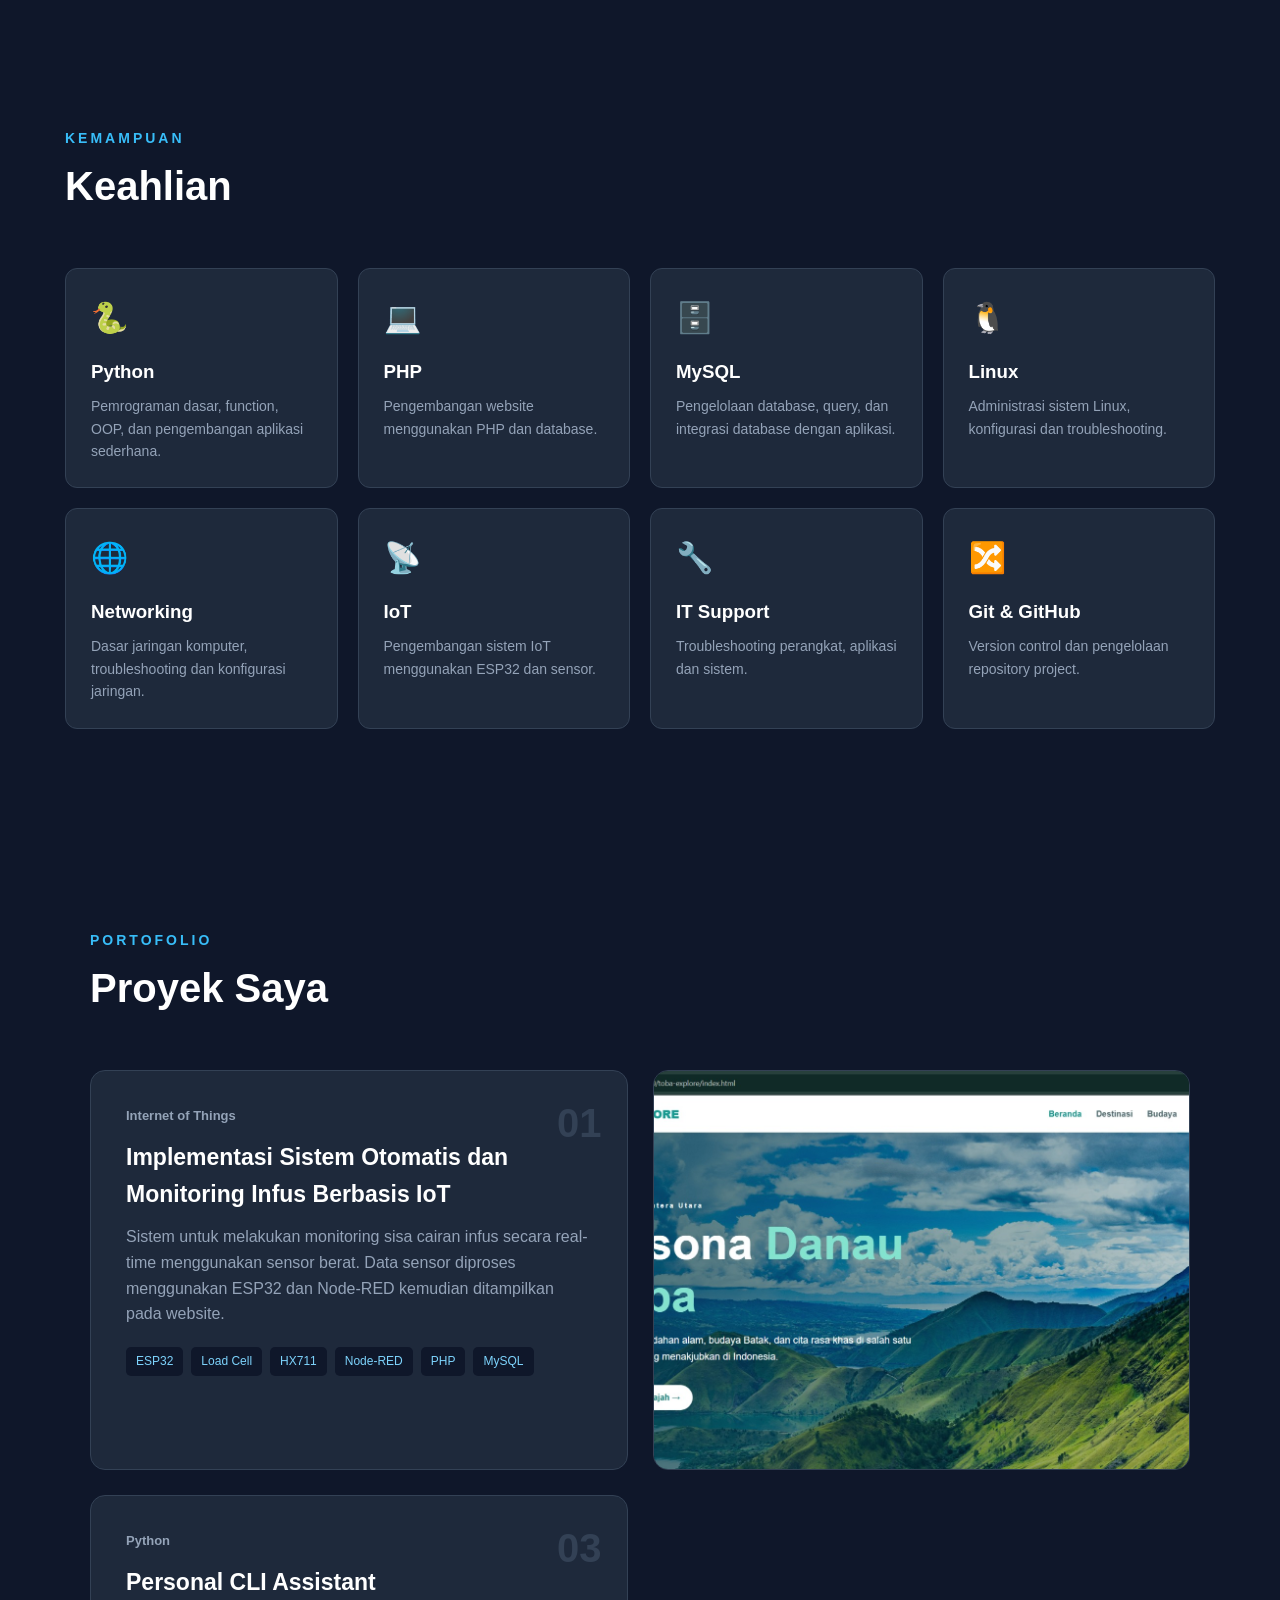
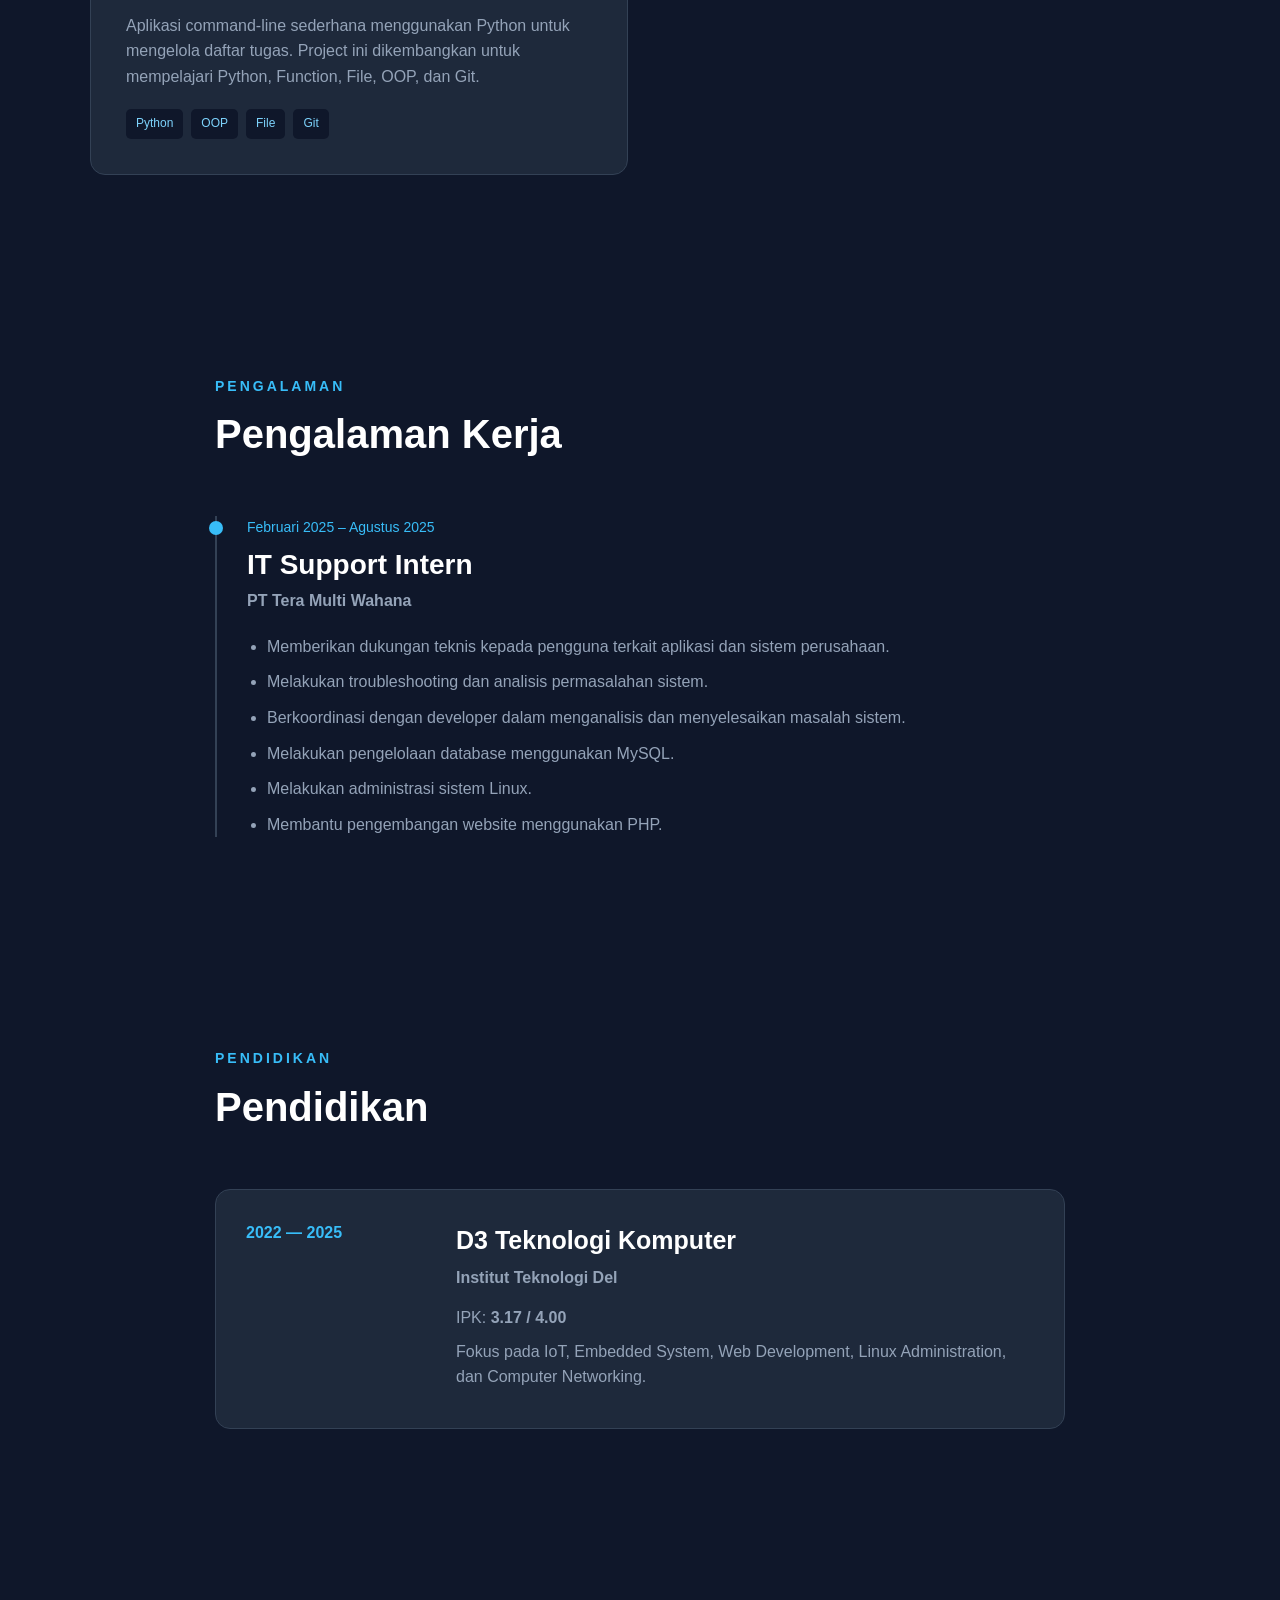
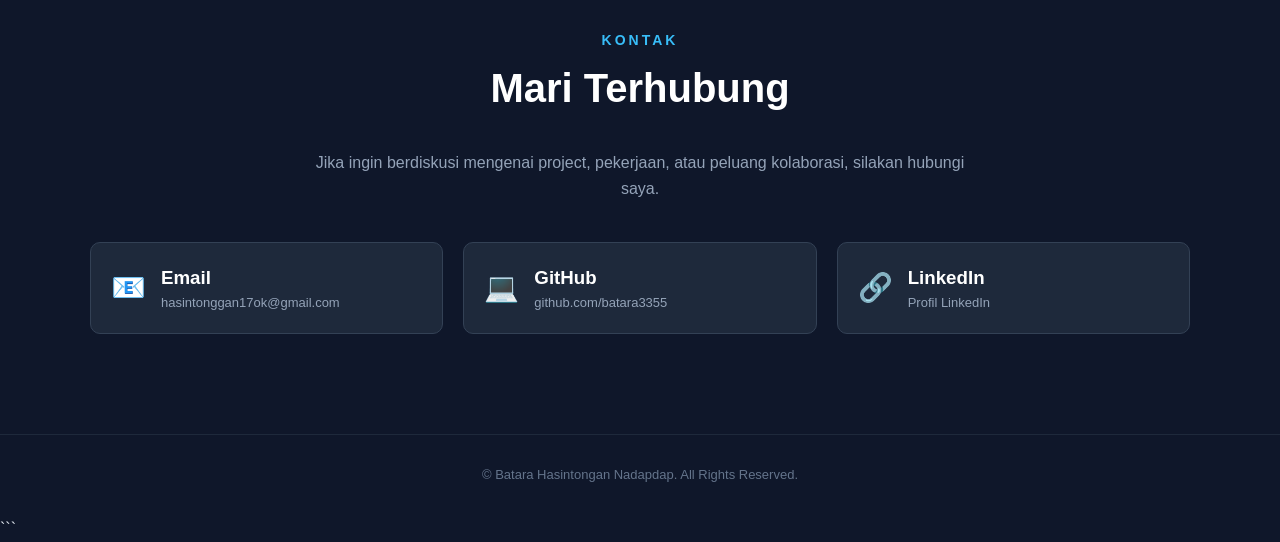
==== commit 3e1f9bc4: "Update img dan about" ====
--- a/index.html
+++ b/index.html
@@ -68,6 +68,8 @@
 
 
     <!-- ABOUT -->
+
+    <!-- ABOUT -->
     <section id="about" class="section">
 
         <div class="section-title">
@@ -77,10 +79,12 @@
 
         <div class="about-content">
 
+            <!-- FOTO PROFIL -->
             <div class="about-card">
-                <div class="profile-icon">BHN</div>
-            </div>
-
+                <img src="images/profile.jpg" alt="Foto Batara Hasintongan Nadapdap" class="profile-image">
+            </div>
+
+            <!-- DESKRIPSI -->
             <div class="about-text">
 
                 <h3>Batara Hasintongan Nadapdap</h3>
@@ -108,6 +112,8 @@
         </div>
 
     </section>
+
+
 
 
     <!-- SKILLS -->
--- a/style.css
+++ b/style.css
@@ -83,6 +83,7 @@
 }
 
 
+
 /* ==============================
    HERO
 ============================== */
@@ -197,7 +198,7 @@
 /* ==============================
    ABOUT
 ============================== */
-
+/* 
 .about-content {
     display: grid;
     grid-template-columns: 300px 1fr;
@@ -243,8 +244,57 @@
 .about-text p {
     margin-bottom: 15px;
     color: #94a3b8;
-}
-
+} */
+/* ==============================
+   ABOUT
+============================== */
+
+.about-content {
+    display: grid;
+    grid-template-columns: 300px 1fr;
+    gap: 60px;
+    align-items: center;
+}
+
+.about-card {
+    height: 360px;
+
+    display: flex;
+    align-items: center;
+    justify-content: center;
+
+    background: #1e293b;
+    border: 1px solid #334155;
+    border-radius: 20px;
+
+    overflow: hidden;
+}
+
+.profile-image {
+    width: 100%;
+    height: 100%;
+
+    object-fit: cover;
+
+    display: block;
+
+    transition: transform 0.4s ease;
+}
+
+.about-card:hover .profile-image {
+    transform: scale(1.05);
+}
+
+.about-text h3 {
+    font-size: 28px;
+    color: white;
+    margin-bottom: 20px;
+}
+
+.about-text p {
+    margin-bottom: 15px;
+    color: #94a3b8;
+}
 
 /* ==============================
    SKILLS
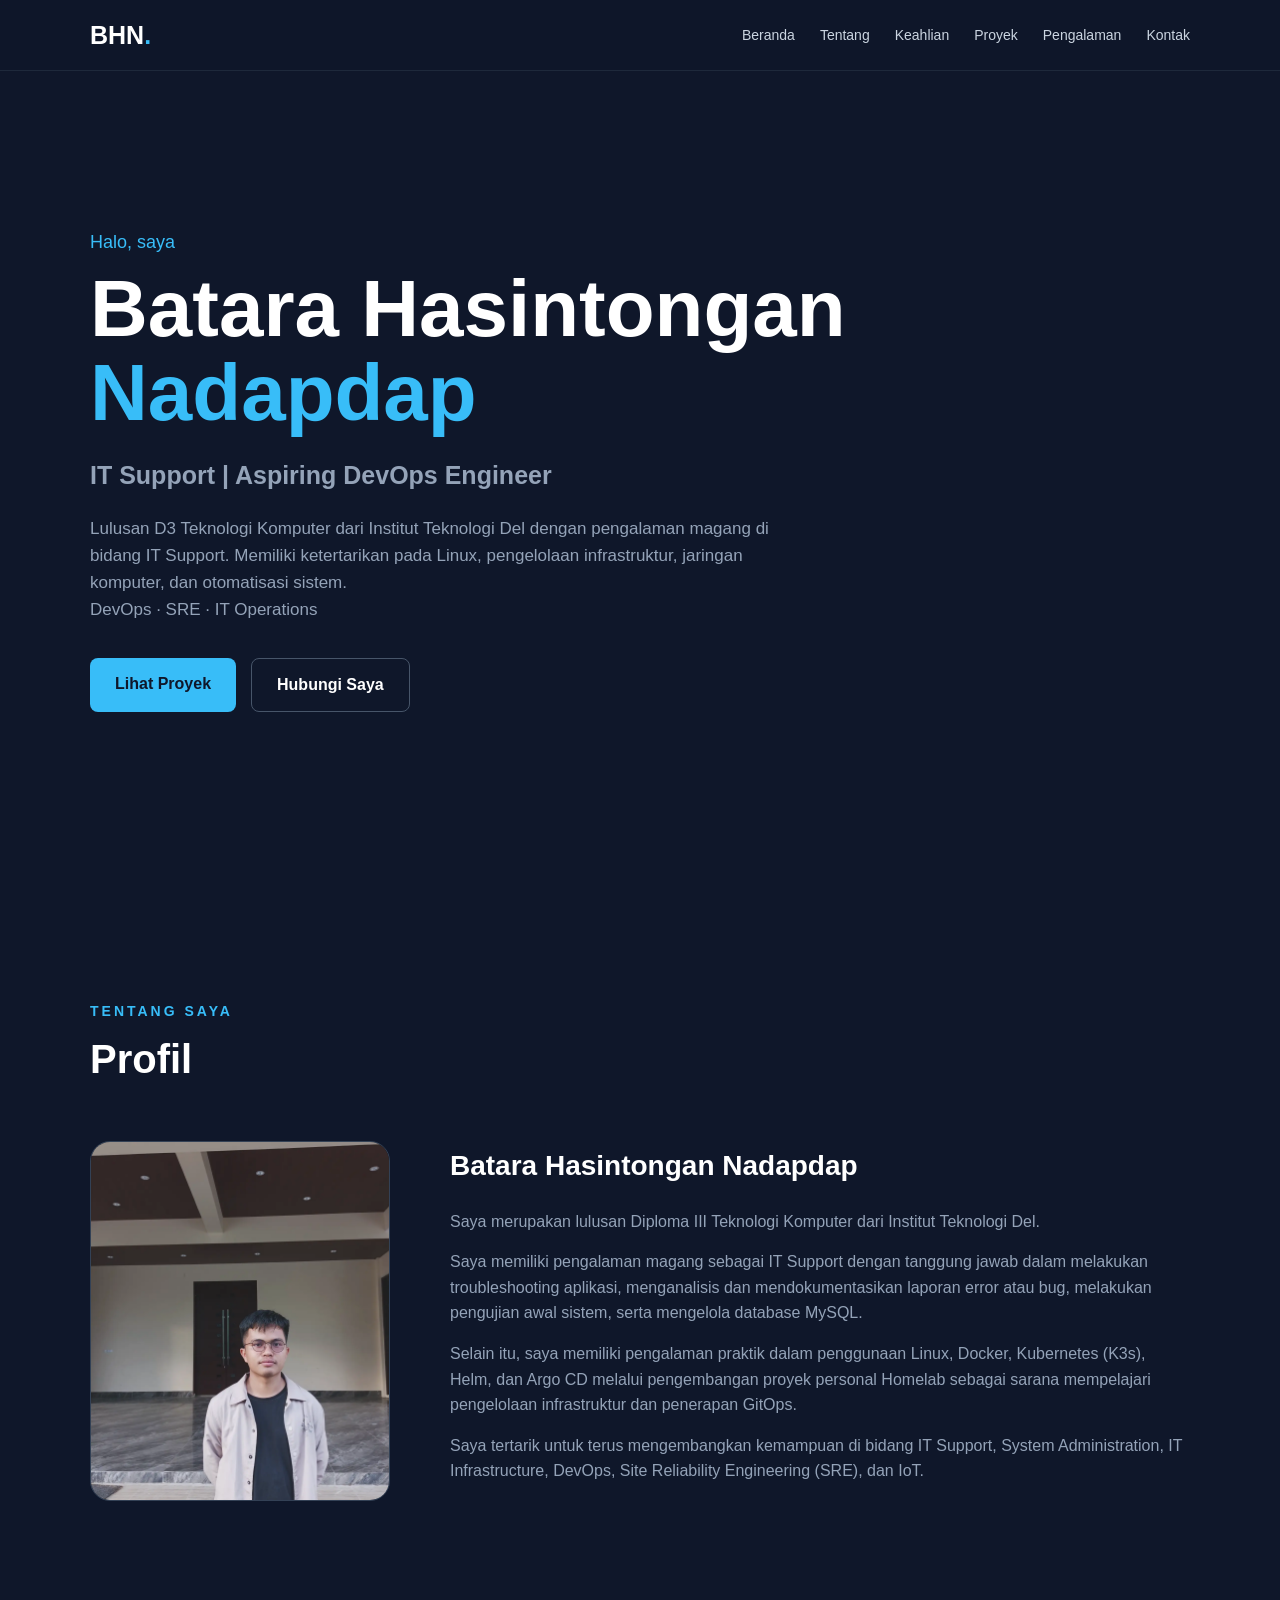
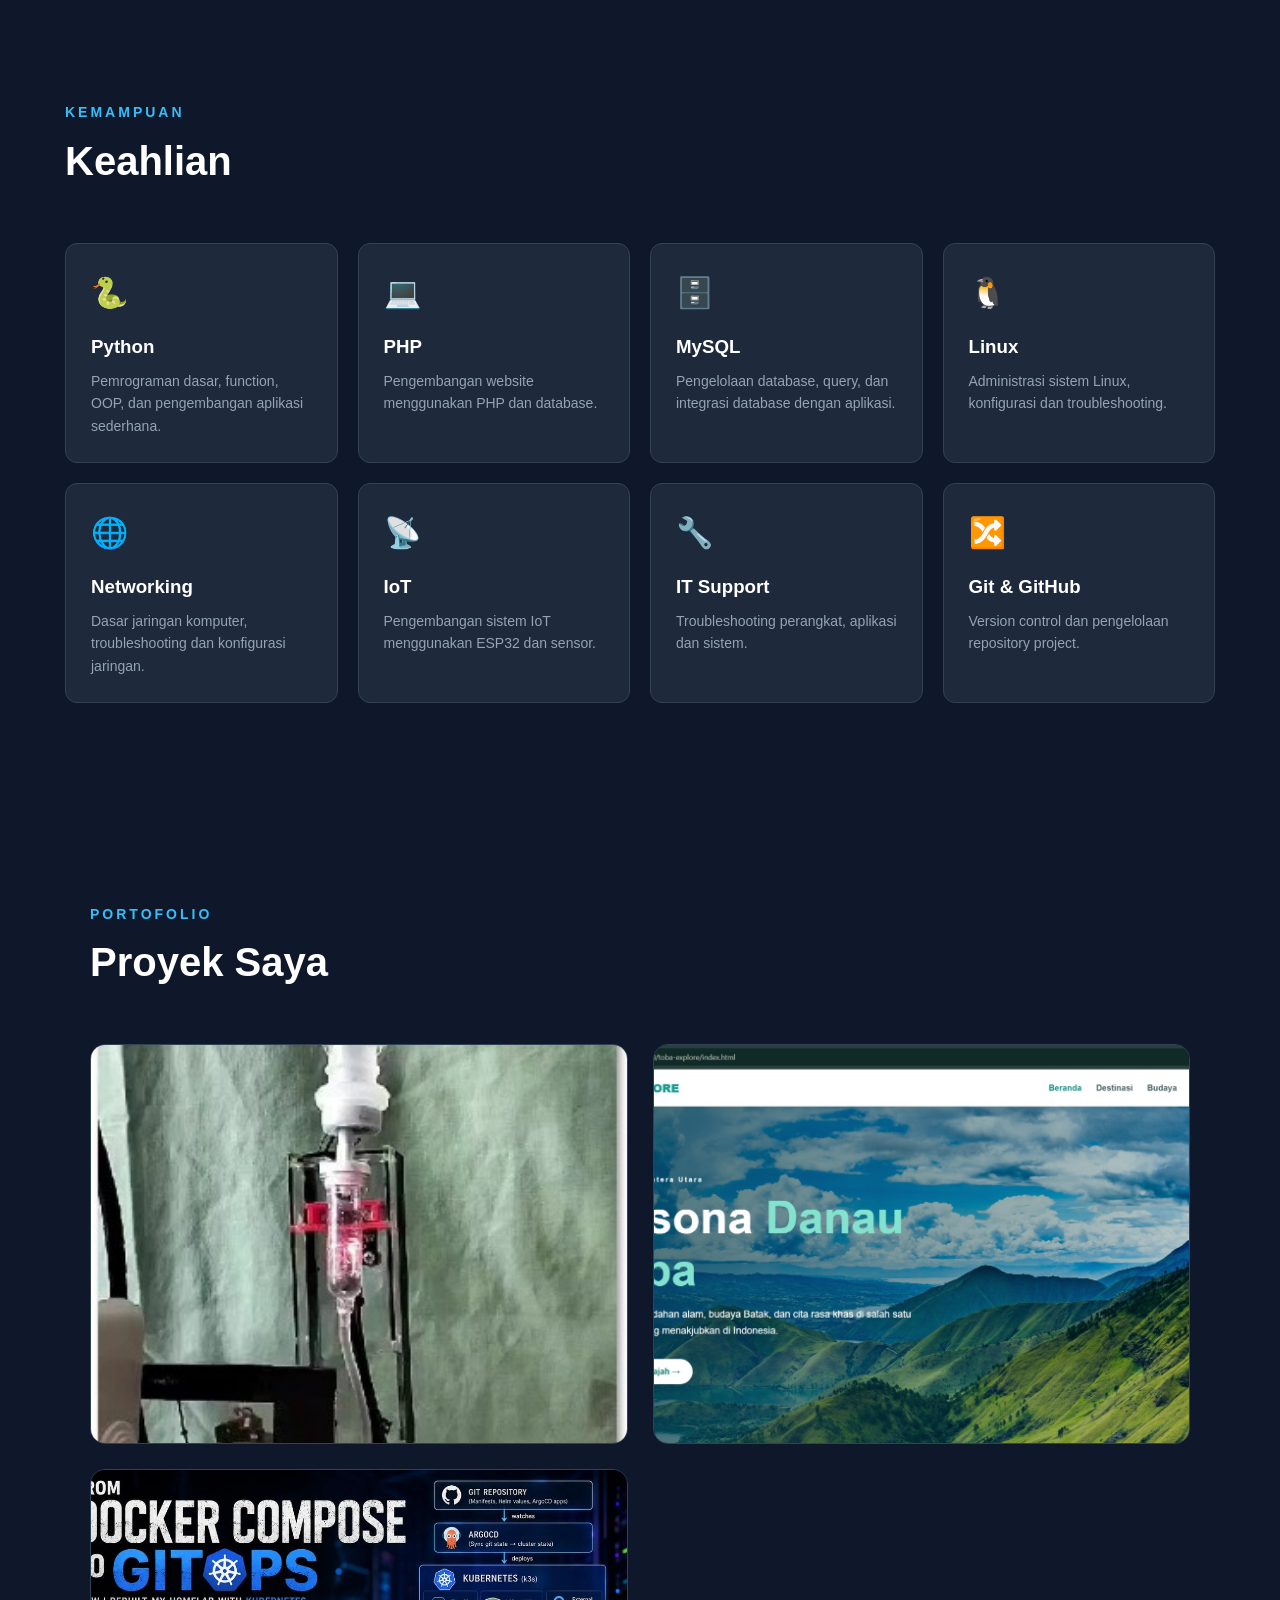
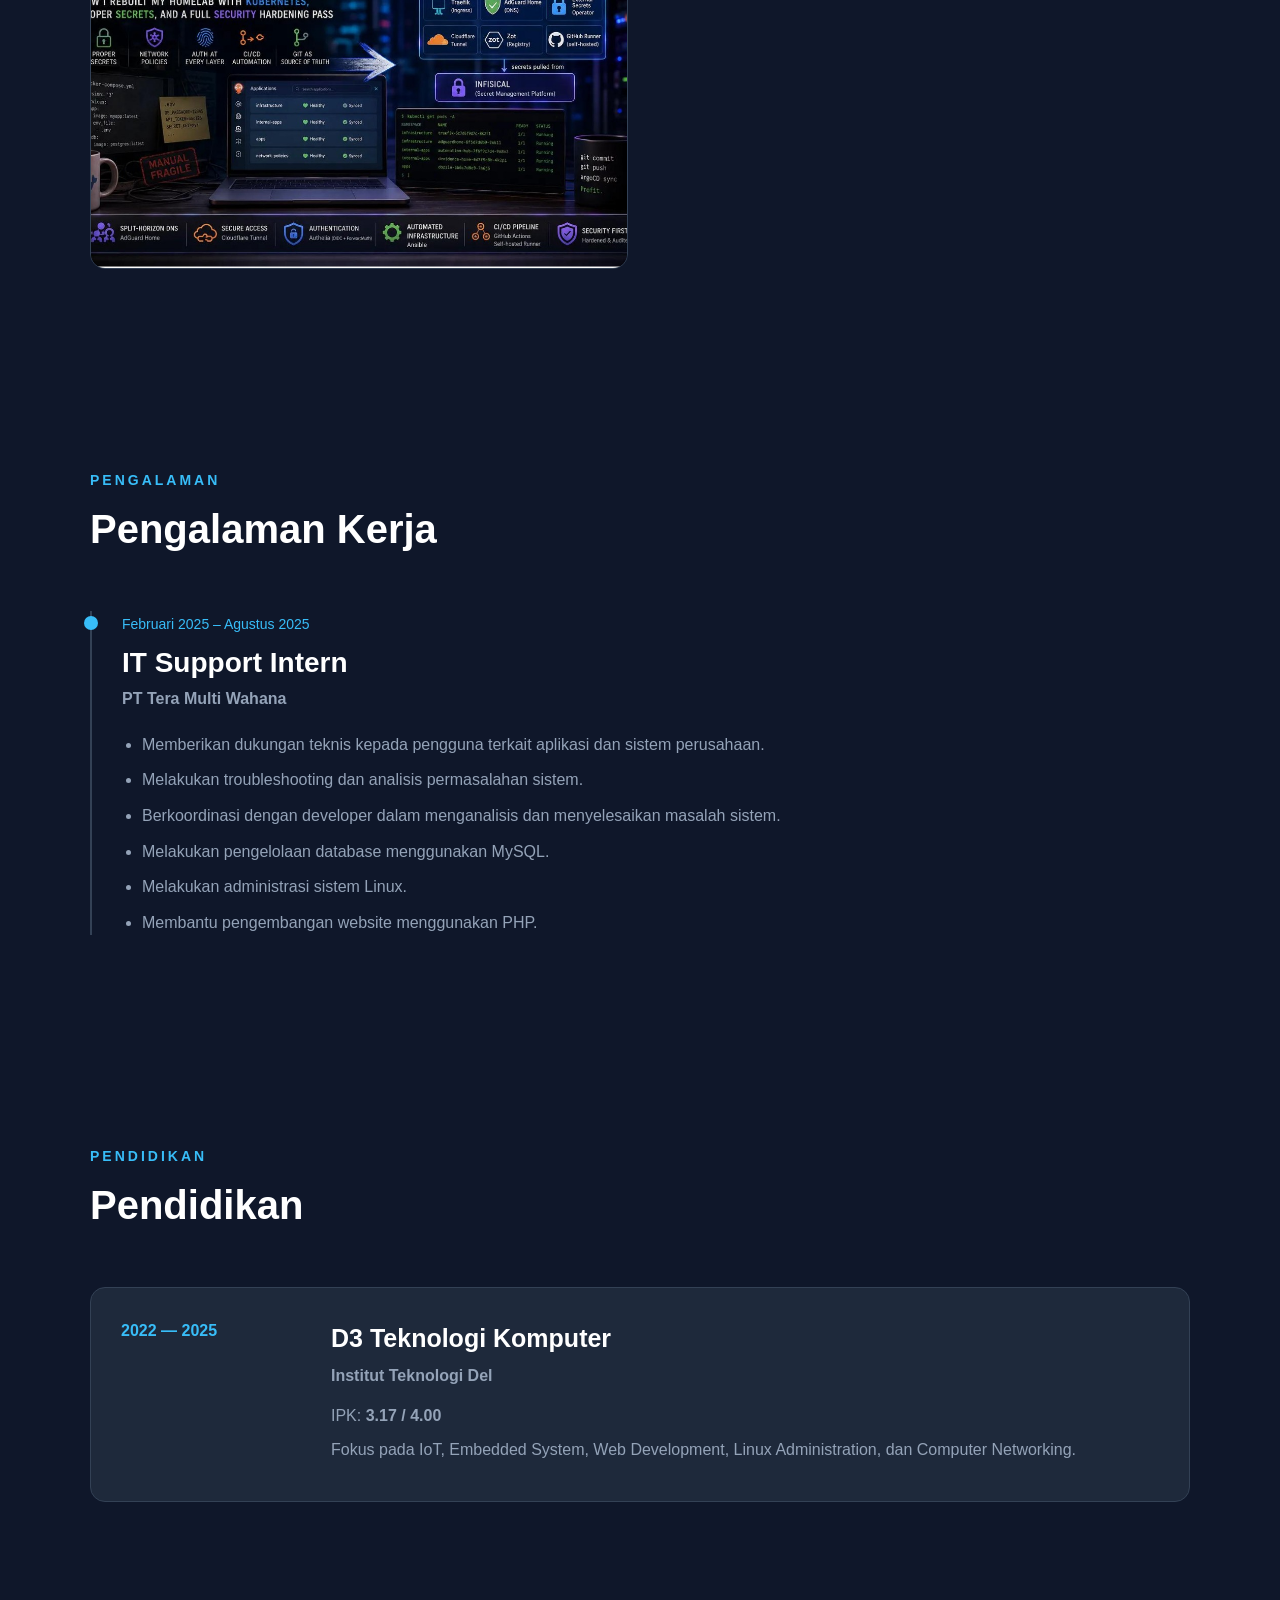
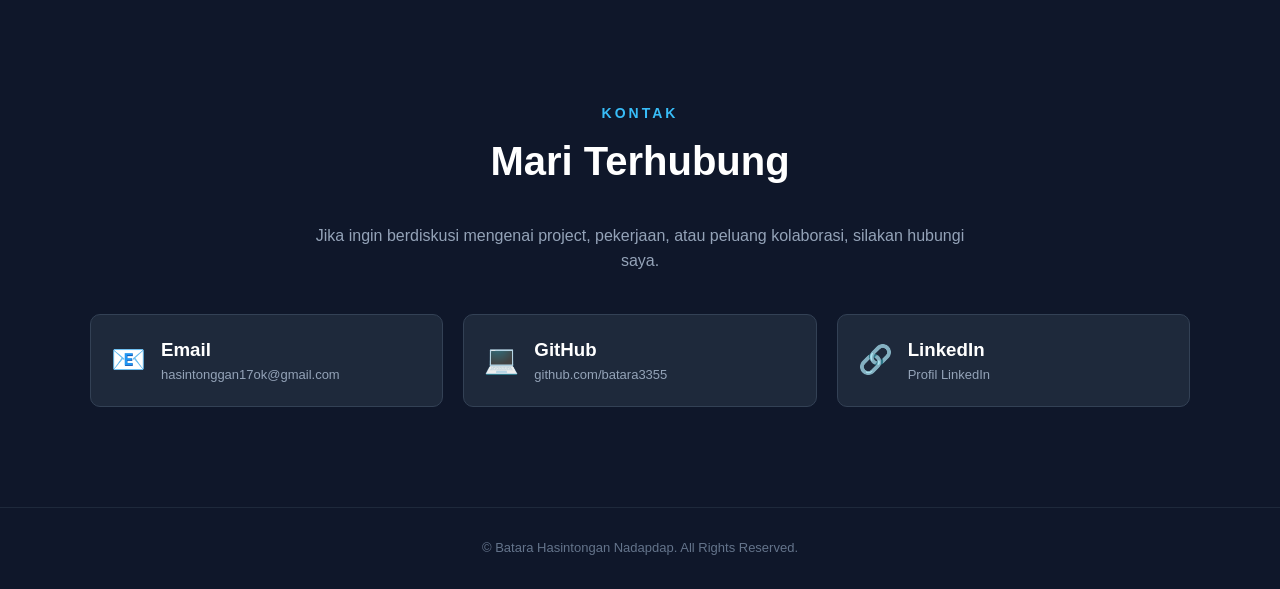
==== commit 4382a8a3: "update porto terbaru" ====
--- a/index.html
+++ b/index.html
@@ -1,4 +1,3 @@
-```html
 <!DOCTYPE html>
 <html lang="id">
 
@@ -7,6 +6,8 @@
     <meta name="viewport" content="width=device-width, initial-scale=1.0">
 
     <title>Batara Hasintongan Nadapdap | Portfolio</title>
+    <meta name="description"
+        content="Portfolio Batara Hasintongan Nadapdap — IT Support & IT Infrastructure. DevOps, SRE, dan IT Operations enthusiast.">
 
     <link rel="stylesheet" href="style.css">
 </head>
@@ -36,7 +37,6 @@
     <section id="home" class="hero">
 
         <div class="hero-content">
-
             <p class="greeting">Halo, saya</p>
 
             <h1>
@@ -44,12 +44,15 @@
                 <span>Nadapdap</span>
             </h1>
 
-            <h2>IT Support & Software Developer</h2>
+            <h2>IT Support | Aspiring DevOps Engineer</h2>
 
             <p class="hero-description">
-                Lulusan D3 Teknologi Komputer yang memiliki
-                minat pada IT Support, System Administration,
-                IT Infrastructure, IoT, dan Software Development.
+                Lulusan D3 Teknologi Komputer dari Institut Teknologi Del
+                dengan pengalaman magang di bidang IT Support.
+                Memiliki ketertarikan pada Linux, pengelolaan infrastruktur,
+                jaringan komputer, dan otomatisasi sistem.
+                <br>
+                <span class="hero-role">DevOps · SRE · IT Operations</span>
             </p>
 
             <div class="hero-buttons">
@@ -68,8 +71,6 @@
 
 
     <!-- ABOUT -->
-
-    <!-- ABOUT -->
     <section id="about" class="section">
 
         <div class="section-title">
@@ -95,25 +96,28 @@
                 </p>
 
                 <p>
-                    Saya memiliki pengalaman sebagai IT Support Intern
-                    dengan pengalaman dalam troubleshooting aplikasi,
-                    pengelolaan database MySQL, administrasi sistem Linux,
-                    serta pengembangan website berbasis PHP.
-                </p>
-
-                <p>
-                    Saya tertarik untuk terus mengembangkan kemampuan
-                    di bidang IT Support, System Administration,
-                    IT Infrastructure, DevOps, IoT, dan Software Development.
-                </p>
-
-            </div>
-
-        </div>
-
-    </section>
-
-
+                    Saya memiliki pengalaman magang sebagai IT Support dengan tanggung jawab dalam melakukan
+                    troubleshooting aplikasi, menganalisis dan mendokumentasikan laporan error atau bug, melakukan
+                    pengujian awal sistem, serta mengelola database MySQL.
+                </p>
+
+                <p>
+                    Selain itu, saya memiliki pengalaman praktik dalam penggunaan Linux, Docker, Kubernetes (K3s), Helm,
+                    dan Argo CD melalui pengembangan proyek personal Homelab sebagai sarana mempelajari pengelolaan
+                    infrastruktur dan penerapan GitOps.
+                </p>
+
+                <p>
+                    Saya tertarik untuk terus mengembangkan kemampuan di bidang IT Support, System Administration, IT
+                    Infrastructure,
+                    DevOps, Site Reliability Engineering (SRE), dan IoT.
+                </p>
+
+            </div>
+
+        </div>
+
+    </section>
 
 
     <!-- SKILLS -->
@@ -213,163 +217,129 @@
 
         <div class="projects-grid">
 
-            <!-- PROJECT 1 -->
-            <article class="project-card">
-
-                <div class="project-number">
-                    01
-                </div>
-
-                <div class="project-content">
-
-                    <p class="project-category">
-                        Internet of Things
-                    </p>
-
-                    <h3>
-                        Implementasi Sistem Otomatis
-                        dan Monitoring Infus Berbasis IoT
-                    </h3>
-
-                    <p>
-                        Sistem untuk melakukan monitoring sisa cairan
-                        infus secara real-time menggunakan sensor berat.
-                        Data sensor diproses menggunakan ESP32 dan
-                        Node-RED kemudian ditampilkan pada website.
-                    </p>
-
-                    <div class="tags">
-                        <span>ESP32</span>
-                        <span>Load Cell</span>
-                        <span>HX711</span>
-                        <span>Node-RED</span>
-                        <span>PHP</span>
-                        <span>MySQL</span>
+            <!-- PROJECT 1: IoT Infus -->
+            <a href="proyek/iot-infus.html" class="project-card project-image-card">
+
+                <img src="images/iot-infus.png" alt="Sistem Monitoring Infus Berbasis IoT" class="project-image">
+
+                <div class="project-overlay">
+
+                    <div class="project-number">01</div>
+
+                    <div class="project-content">
+
+                        <p class="project-category">Internet of Things</p>
+
+                        <h3>
+                            Implementasi Sistem Otomatis
+                            dan Monitoring Infus Berbasis IoT
+                        </h3>
+
+                        <p>
+                            Sistem untuk melakukan monitoring sisa cairan
+                            infus secara real-time menggunakan sensor berat.
+                            Data sensor diproses menggunakan ESP32 dan
+                            Node-RED kemudian ditampilkan pada website.
+                        </p>
+
+                        <div class="tags">
+                            <span>ESP32</span>
+                            <span>Load Cell</span>
+                            <span>HX711</span>
+                            <span>Node-RED</span>
+                            <span>PHP</span>
+                            <span>MySQL</span>
+                        </div>
+
+                        <span class="project-button">Lihat Project →</span>
+
                     </div>
 
                 </div>
-                <!-- contoh -->
-            </article>
-
-            <!-- <a href="#" target="_blank" class="project-link"> -->
-            <a href="#" class="project-link">
-                <article class="project-card project-image-card">
-
-                    <!-- GAMBAR PROJECT -->
-                    <img src="images/people.png" alt="Danau Toba Tourism Website" class="project-image">
-
-                    <!-- OVERLAY -->
-                    <div class="project-overlay">
-
-                        <div class="project-number">
-                            02
+
+            </a>
+
+
+            <!-- PROJECT 2: Danau Toba -->
+            <a href="proyek/danau-toba.html" class="project-card project-image-card">
+
+                <img src="images/people.png" alt="Danau Toba Tourism Website" class="project-image">
+
+                <div class="project-overlay">
+
+                    <div class="project-number">02</div>
+
+                    <div class="project-content">
+
+                        <p class="project-category">Web Development</p>
+
+                        <h3>Danau Toba Tourism Website</h3>
+
+                        <p>
+                            Website informasi pariwisata Danau Toba
+                            yang menyediakan informasi mengenai berbagai
+                            destinasi wisata. Data destinasi disimpan
+                            menggunakan database MySQL.
+                        </p>
+
+                        <div class="tags">
+                            <span>PHP</span>
+                            <span>MySQL</span>
+                            <span>HTML</span>
+                            <span>CSS</span>
                         </div>
 
-                        <div class="project-content">
-
-                            <p class="project-category">
-                                Web Development
-                            </p>
-
-                            <h3>
-                                Danau Toba Tourism Website
-                            </h3>
-
-                            <p>
-                                Website informasi pariwisata Danau Toba
-                                yang menyediakan informasi mengenai berbagai
-                                destinasi wisata. Data destinasi disimpan
-                                menggunakan database MySQL.
-                            </p>
-
-                            <div class="tags">
-                                <span>PHP</span>
-                                <span>MySQL</span>
-                                <span>HTML</span>
-                                <span>CSS</span>
-                            </div>
-
-                            <div class="project-button">
-                                Lihat Project →
-                            </div>
-
+                        <span class="project-button">Lihat Project →</span>
+
+                    </div>
+
+                </div>
+
+            </a>
+
+
+            <!-- PROJECT 3: Kubernetes Homelab & GitOps -->
+            <a href="proyek/homelab-k3s.html" class="project-card project-image-card">
+
+                <img src="images/homelab-k3s.png" alt="Kubernetes Homelab & GitOps" class="project-image">
+
+                <div class="project-overlay">
+
+                    <div class="project-number">03</div>
+
+                    <div class="project-content">
+
+                        <p class="project-category">DevOps & Infrastructure</p>
+
+                        <h3>Kubernetes Homelab & GitOps</h3>
+
+                        <p>
+                            Membangun infrastruktur Kubernetes Homelab
+                            menggunakan VMware dan Ubuntu Server dengan K3s
+                            sebagai container orchestration platform.
+                            Mengimplementasikan GitOps menggunakan Argo CD
+                            untuk mengelola deployment aplikasi secara otomatis
+                            melalui GitHub, serta Helm untuk pengelolaan aplikasi
+                            Kubernetes.
+                        </p>
+
+                        <div class="tags">
+                            <span>Linux</span>
+                            <span>Docker</span>
+                            <span>Kubernetes</span>
+                            <span>K3s</span>
+                            <span>Helm</span>
+                            <span>Argo CD</span>
+                            <span>Git</span>
                         </div>
 
+                        <span class="project-button">Lihat Project →</span>
+
                     </div>
 
-                </article>
+                </div>
 
             </a>
-            <!-- PROJECT 2 -->
-            <!-- <article class="project-card">
-
-                <div class="project-number">
-                    02
-                </div>
-
-                <div class="project-content">
-
-                    <p class="project-category">
-                        Web Development
-                    </p>
-
-                    <h3>
-                        Danau Toba Tourism Website
-                    </h3>
-
-                    <p>
-                        Website informasi pariwisata Danau Toba
-                        yang menyediakan informasi mengenai berbagai
-                        destinasi wisata. Data destinasi disimpan
-                        menggunakan database MySQL.
-                    </p>
-
-                    <div class="tags">
-                        <span>PHP</span>
-                        <span>MySQL</span>
-                        <span>HTML</span>
-                        <span>CSS</span>
-                    </div>
-
-                </div>
-
-            </article> -->
-
-
-            <!-- PROJECT 3 -->
-            <article class="project-card">
-
-                <div class="project-number">
-                    03
-                </div>
-
-                <div class="project-content">
-
-                    <p class="project-category">
-                        Python
-                    </p>
-
-                    <h3>
-                        Personal CLI Assistant
-                    </h3>
-
-                    <p>
-                        Aplikasi command-line sederhana menggunakan
-                        Python untuk mengelola daftar tugas.
-                        Project ini dikembangkan untuk mempelajari
-                        Python, Function, File, OOP, dan Git.
-                    </p>
-
-                    <div class="tags">
-                        <span>Python</span>
-                        <span>OOP</span>
-                        <span>File</span>
-                        <span>Git</span>
-                    </div>
-
-                </div>
-
-            </article>
 
         </div>
 
@@ -439,7 +409,7 @@
 
 
     <!-- EDUCATION -->
-    <section class="section education-section">
+    <section id="education" class="section education-section">
 
         <div class="section-title">
             <p>PENDIDIKAN</p>
@@ -536,5 +506,4 @@
 
 </body>
 
-</html>
-```+</html>
--- a/style.css
+++ b/style.css
@@ -18,7 +18,6 @@
     color: #e2e8f0;
     line-height: 1.6;
 }
-
 
 /* ==============================
    NAVBAR
@@ -338,6 +337,10 @@
     font-size: 14px;
 }
 
+/* TAmbahan */
+/* ==============================
+   PROJECTS
+============================== */
 
 /* ==============================
    PROJECTS
@@ -347,11 +350,17 @@
     display: grid;
     grid-template-columns: repeat(2, 1fr);
     gap: 25px;
+    align-items: stretch;
 }
 
 .project-card {
     position: relative;
 
+    display: block;
+    /* karena sekarang <a> */
+    text-decoration: none;
+    color: inherit;
+
     background: #1e293b;
     border: 1px solid #334155;
 
@@ -359,7 +368,6 @@
     padding: 35px;
 
     overflow: hidden;
-
     transition: 0.3s;
 }
 
@@ -377,6 +385,9 @@
     font-weight: bold;
 
     color: #334155;
+
+    z-index: 2;
+    /* pastikan di atas overlay */
 }
 
 .project-category {
@@ -389,97 +400,33 @@
     margin: 12px 0;
     color: white;
     font-size: 23px;
+    line-height: 1.25;
 }
 
 .project-content p {
     color: #94a3b8;
+    font-size: 14px;
 }
 
 .tags {
     display: flex;
     flex-wrap: wrap;
     gap: 8px;
-
     margin-top: 20px;
 }
 
 .tags span {
     padding: 5px 10px;
-
     border-radius: 5px;
-
     background: #0f172a;
     color: #7dd3fc;
-
     font-size: 12px;
 }
 
 
 /* ==============================
-   EXPERIENCE
-============================== */
-
-.experience-section {
-    max-width: 900px;
-}
-
-.timeline {
-    border-left: 2px solid #334155;
-    padding-left: 30px;
-}
-
-.timeline-item {
-    position: relative;
-}
-
-.timeline-dot {
-    position: absolute;
-
-    width: 14px;
-    height: 14px;
-
-    border-radius: 50%;
-
-    background: #38bdf8;
-
-    left: -38px;
-    top: 5px;
-}
-
-.timeline-date {
-    color: #38bdf8;
-    font-size: 14px;
-}
-
-.timeline-content h3 {
-    color: white;
-    font-size: 28px;
-    margin-top: 5px;
-}
-
-.timeline-content h4 {
-    color: #94a3b8;
-    margin-bottom: 20px;
-}
-
-.timeline-content ul {
-    padding-left: 20px;
-    color: #94a3b8;
-}
-
-.timeline-content li {
-    margin-bottom: 10px;
-}
-
-/* ==============================
-   PROJECT IMAGE HOVER
-============================== */
-
-.project-link {
-    display: block;
-    text-decoration: none;
-    color: inherit;
-}
+   PROJECT IMAGE CARD (overlay style)
+============================== */
 
 .project-image-card {
     position: relative;
@@ -489,13 +436,160 @@
     cursor: pointer;
 }
 
-/* GAMBAR */
-
 .project-image {
     width: 100%;
     height: 100%;
     object-fit: cover;
     display: block;
+    transition: transform 0.5s ease;
+}
+
+/* OVERLAY */
+.project-overlay {
+    position: absolute;
+    inset: 0;
+
+    display: flex;
+    align-items: flex-end;
+
+    padding: 35px;
+
+    background: linear-gradient(to top,
+            rgba(15, 23, 42, 0.98),
+            rgba(15, 23, 42, 0.75),
+            rgba(15, 23, 42, 0.15));
+
+    opacity: 0;
+    transition: opacity 0.4s ease;
+}
+
+/* KONTEN di dalam overlay */
+.project-overlay .project-content {
+    transform: translateY(30px);
+    transition: transform 0.4s ease;
+    max-height: 90%;
+    overflow-y: auto;
+}
+
+/* HOVER EFFECT */
+.project-image-card:hover .project-overlay {
+    opacity: 1;
+}
+
+.project-image-card:hover .project-image {
+    transform: scale(1.08);
+}
+
+.project-image-card:hover .project-content {
+    transform: translateY(0);
+}
+
+/* Nomor di overlay card */
+.project-image-card .project-number {
+    top: 20px;
+    right: 25px;
+    color: #475569;
+}
+
+/* Tombol */
+.project-button {
+    display: inline-block;
+    margin-top: 20px;
+    padding: 9px 16px;
+    border: 1px solid #38bdf8;
+    border-radius: 6px;
+    color: #38bdf8;
+    font-size: 13px;
+    font-weight: bold;
+    transition: 0.3s;
+}
+
+.project-image-card:hover .project-button {
+    background: #38bdf8;
+    color: #0f172a;
+}
+
+/* ==============================
+   EXPERIENCE
+============================== */
+
+.experience-section {
+    max-width: 1150px;
+}
+
+.timeline {
+    border-left: 2px solid #334155;
+    padding-left: 30px;
+}
+
+.timeline-item {
+    position: relative;
+}
+
+.timeline-dot {
+    position: absolute;
+
+    width: 14px;
+    height: 14px;
+
+    border-radius: 50%;
+
+    background: #38bdf8;
+
+    left: -38px;
+    top: 5px;
+}
+
+.timeline-date {
+    color: #38bdf8;
+    font-size: 14px;
+}
+
+.timeline-content h3 {
+    color: white;
+    font-size: 28px;
+    margin-top: 5px;
+}
+
+.timeline-content h4 {
+    color: #94a3b8;
+    margin-bottom: 20px;
+}
+
+.timeline-content ul {
+    padding-left: 20px;
+    color: #94a3b8;
+}
+
+.timeline-content li {
+    margin-bottom: 10px;
+}
+
+/* ==============================
+   PROJECT IMAGE HOVER
+============================== */
+
+.project-link {
+    display: block;
+    text-decoration: none;
+    color: inherit;
+}
+
+.project-image-card {
+    position: relative;
+    height: 400px;
+    padding: 0;
+    overflow: hidden;
+    cursor: pointer;
+}
+
+/* GAMBAR */
+
+.project-image {
+    width: 100%;
+    height: 100%;
+    object-fit: cover;
+    display: block;
 
     transition: transform 0.5s ease;
 }
@@ -586,7 +680,7 @@
 ============================== */
 
 .education-section {
-    max-width: 900px;
+    max-width: 1150px;
 }
 
 .education-card {
